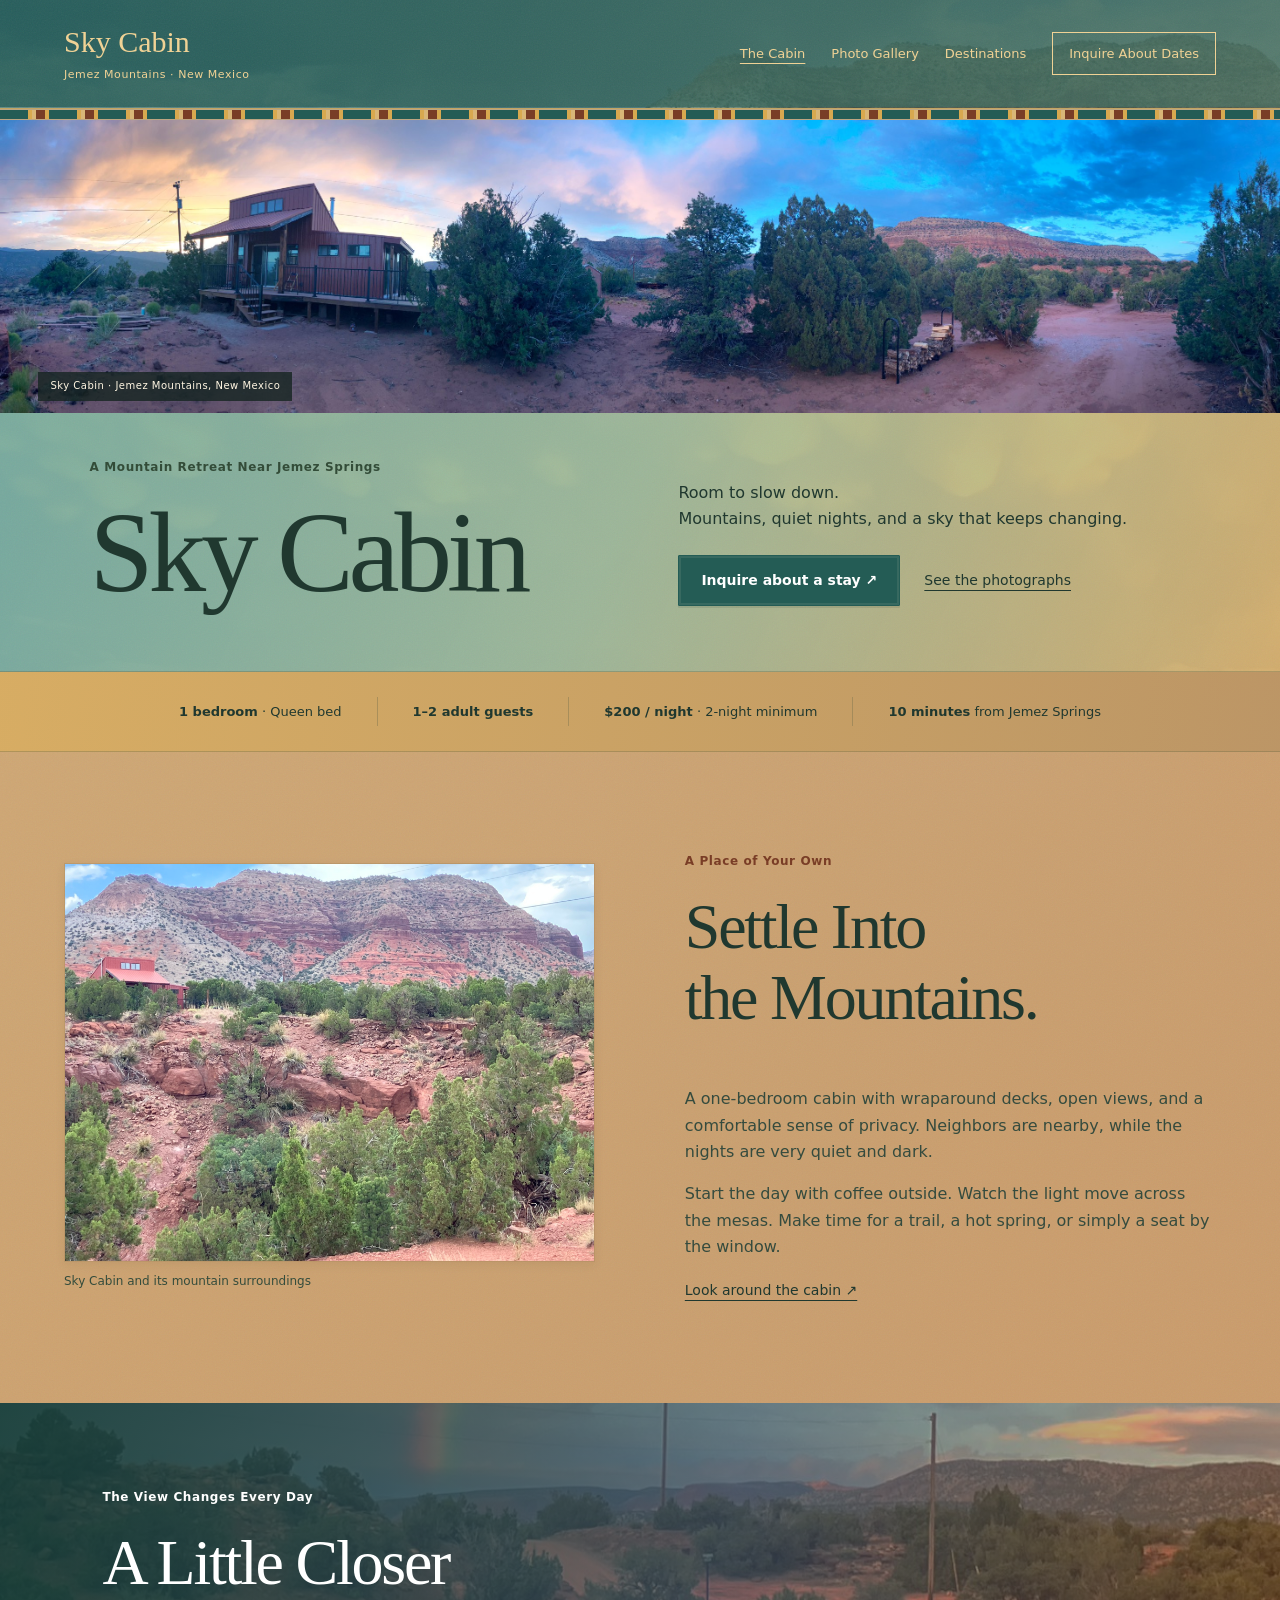
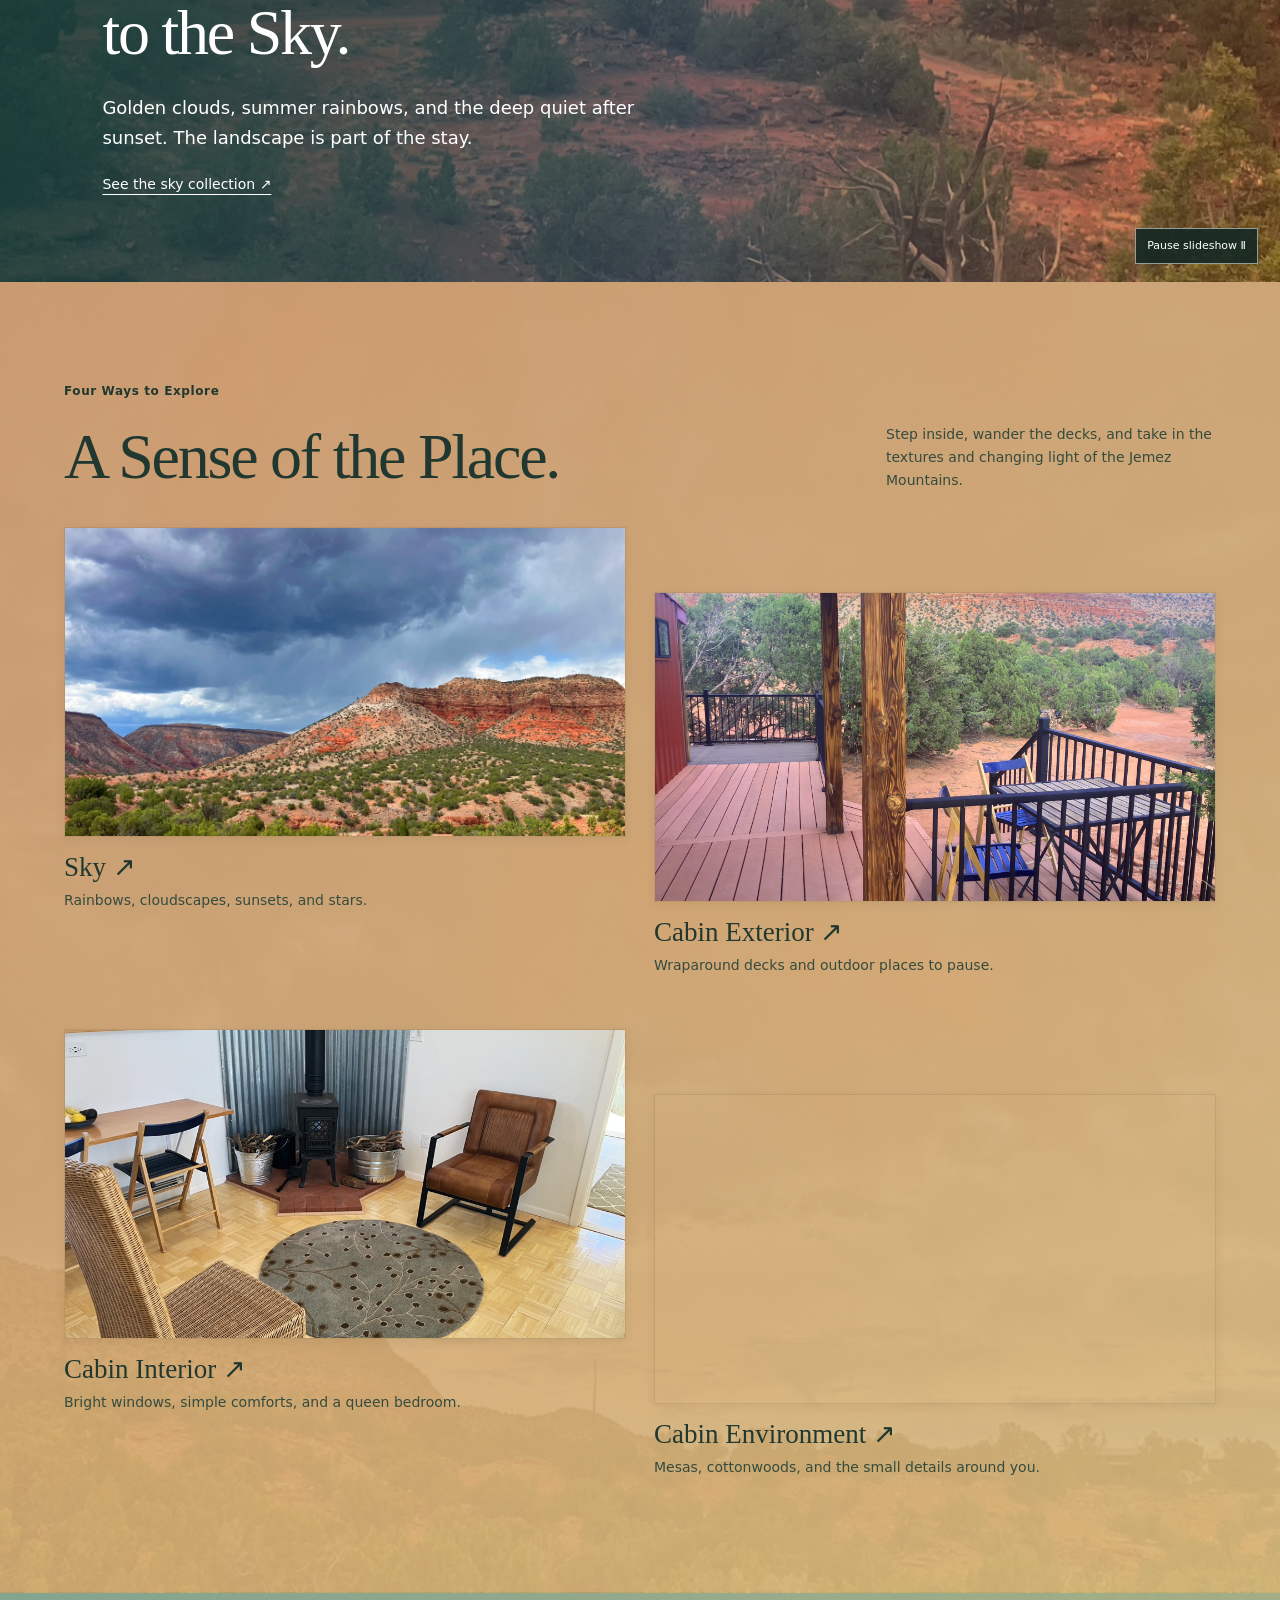
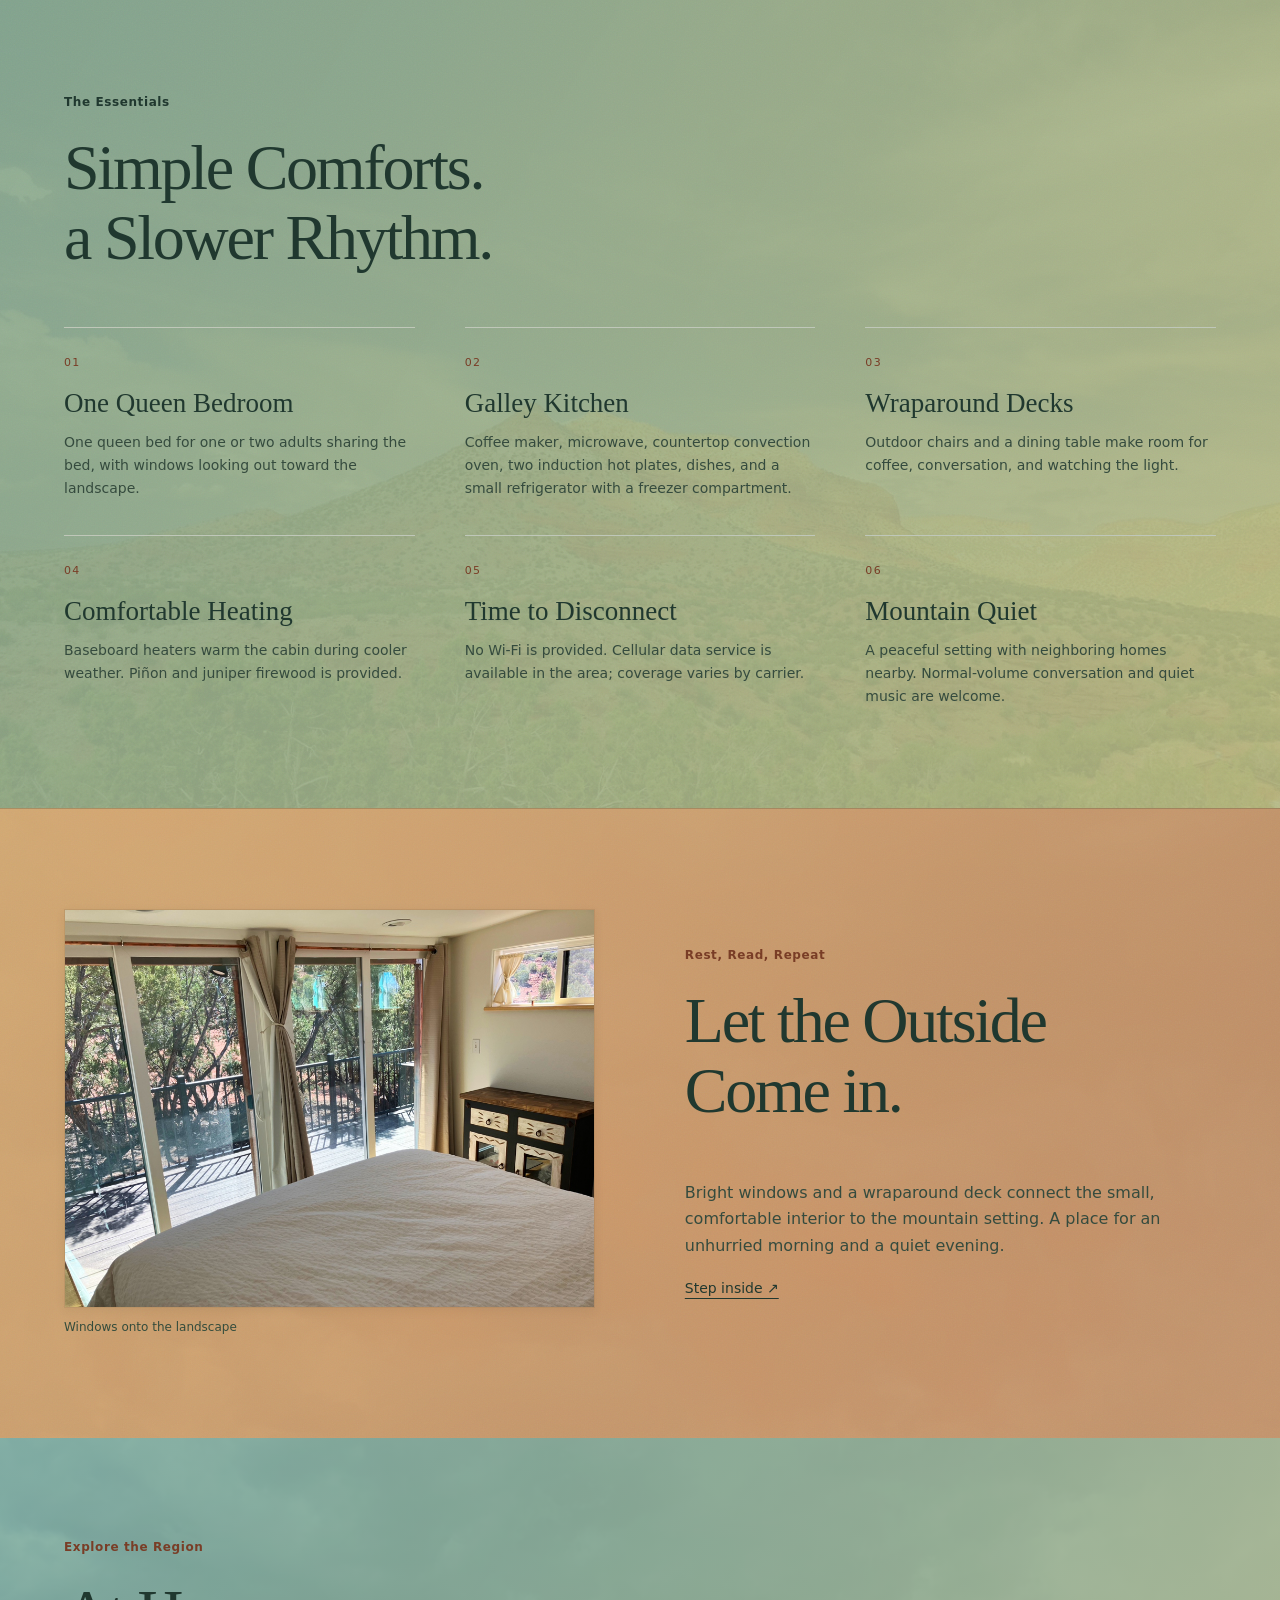
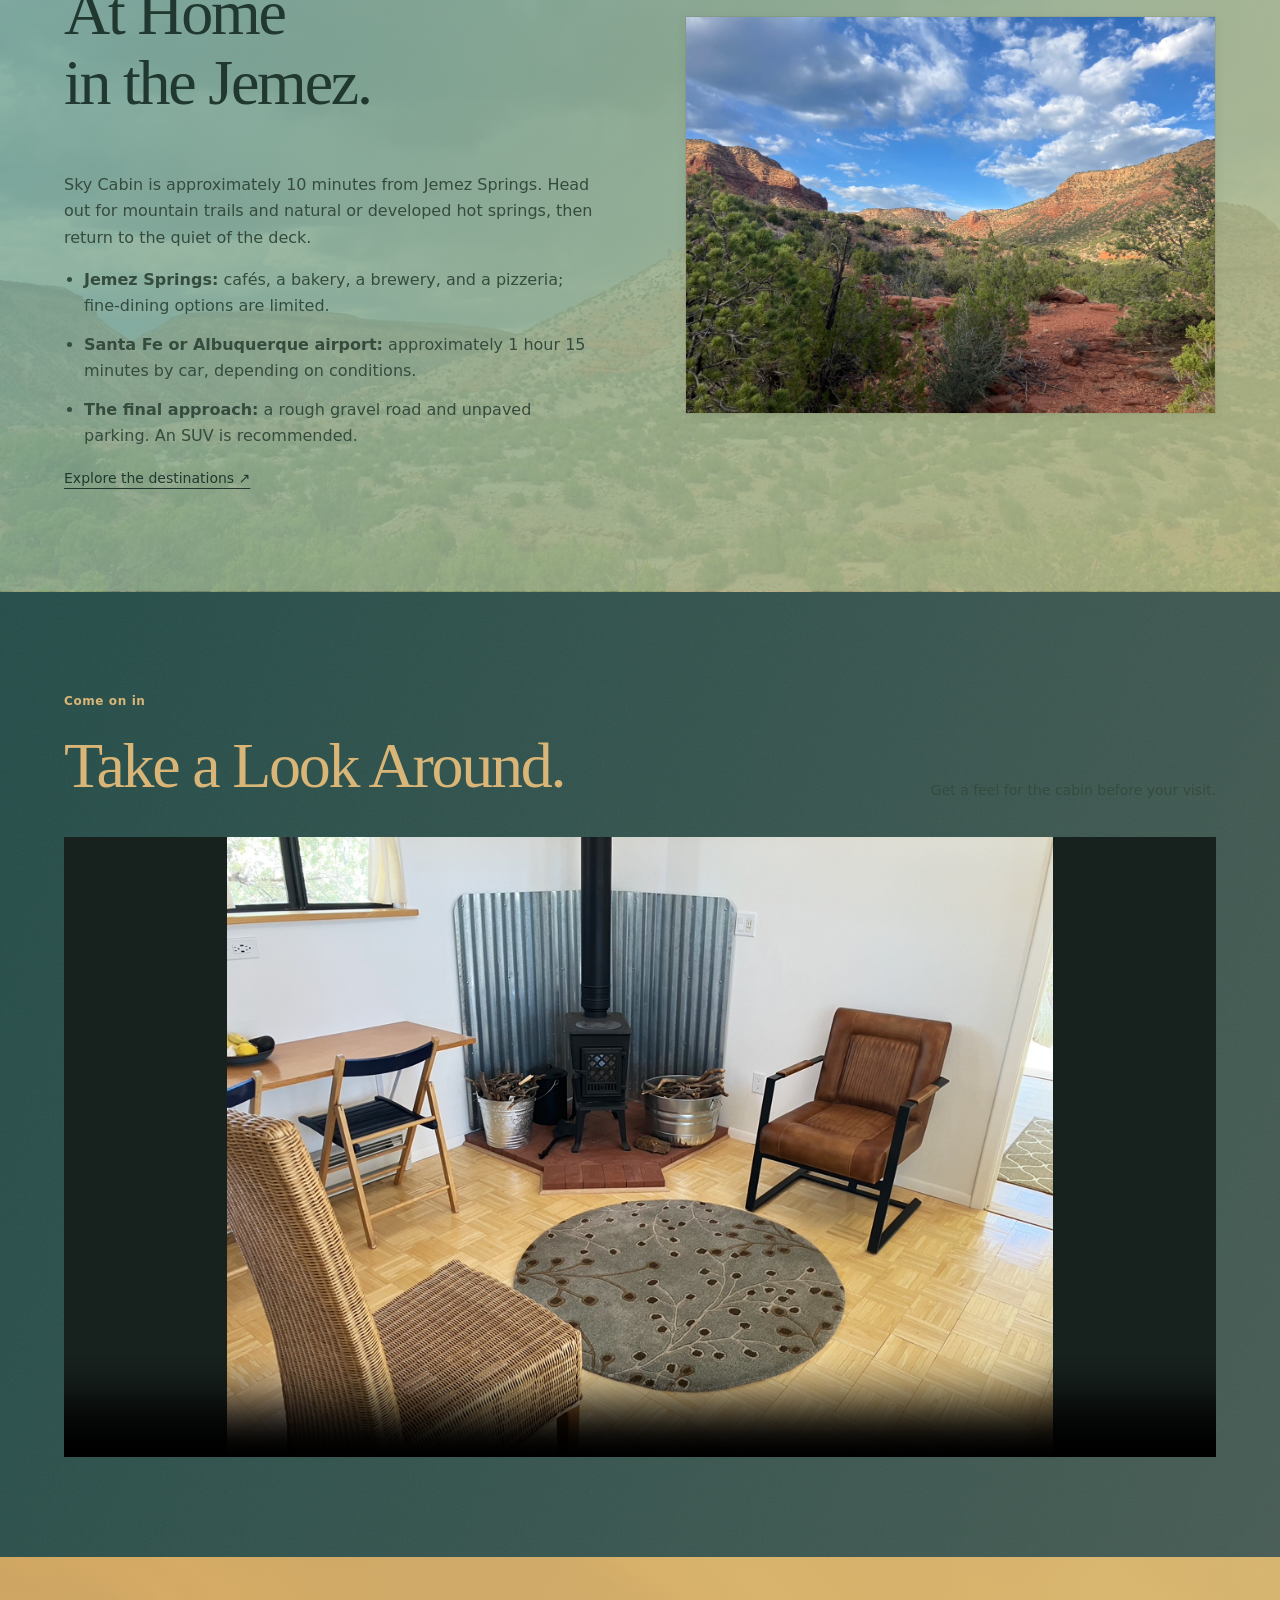
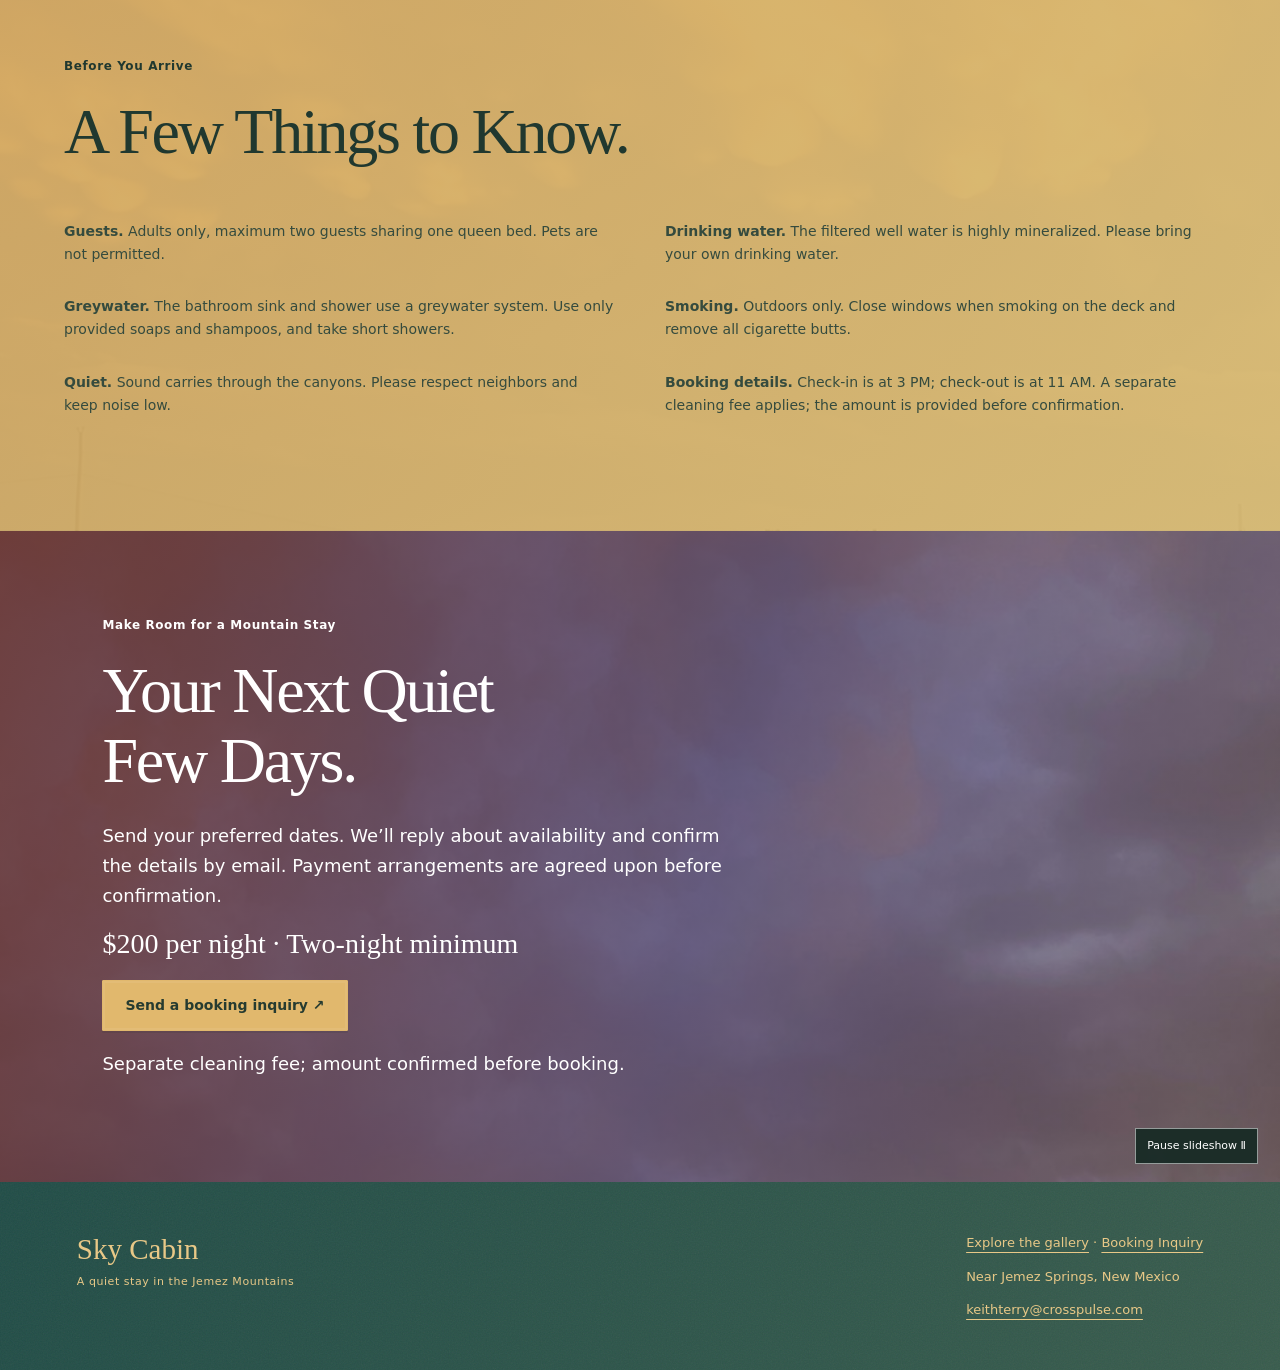
==== preview/index.html @ 179b242b "Stage Sky Cabin visual preview: index.html" ====
<!doctype html><html lang="en"><head><base href="../"><meta charset="utf-8"><meta name="viewport" content="width=device-width,initial-scale=1"><meta name="theme-color" content="#263c3b"><title>Jemez Mountains, New Mexico | Sky Cabin</title><meta name="description" content="A quiet mountain cabin near Jemez Springs. Explore the cabin, dramatic skies, and surrounding landscape, and inquire about a stay."><link rel="stylesheet" href="preview/site.css"></head><body><a class="skip" href="#main">Skip to content</a><header class="site-header"><a class="brand" href="preview/index.html">Sky Cabin<span>Jemez Mountains · New Mexico</span></a><nav aria-label="Main navigation"><a href="preview/index.html" aria-current="page">The Cabin</a><a href="preview/gallery.html">Photo Gallery</a><a href="preview/destinations.html">Destinations</a><a href="preview/booking.html">Inquire About Dates</a></nav></header><div class="woven" aria-hidden="true"></div><main id="main"><section class="panorama-hero" aria-labelledby="home-title"><figure><img src="images/Cabin%20Environment/pano.jpg" alt="Wide panorama of Sky Cabin, the surrounding mesas, and evening sky" width="2931" height="671" fetchpriority="high" decoding="async"><figcaption>Sky Cabin · Jemez Mountains, New Mexico</figcaption></figure><div class="panorama-title"><div><p class="eyebrow">A Mountain Retreat Near Jemez Springs</p><h1 id="home-title">Sky Cabin</h1></div><div><p>Room to slow down.<br>Mountains, quiet nights, and a sky that keeps changing.</p><div class="actions"><a class="button" href="preview/booking.html">Inquire about a stay ↗</a><a class="text-link" href="preview/gallery.html">See the photographs</a></div></div></div></section><div class="facts"><span><strong>1 bedroom</strong> · Queen bed</span><span><strong>1–2 adult guests</strong></span><span><strong>$200 / night</strong> · 2-night minimum</span><span><strong>10 minutes</strong> from Jemez Springs</span></div><section class="wrap section split" id="cabin"><figure><img src="images/Cabin%2BMountain.jpeg" alt="Sky Cabin with the mountain landscape beyond" class="" loading="lazy" decoding="async" width="2016" height="1512"><figcaption>Sky Cabin and its mountain surroundings</figcaption></figure><div><p class="eyebrow">A Place of Your Own</p><h2>Settle Into<br>the Mountains.</h2><p>A one-bedroom cabin with wraparound decks, open views, and a comfortable sense of privacy. Neighbors are nearby, while the nights are very quiet and dark.</p><p>Start the day with coffee outside. Watch the light move across the mesas. Make time for a trail, a hot spring, or simply a seat by the window.</p><a class="text-link" href="preview/gallery.html#exterior">Look around the cabin ↗</a></div></section><section class="sky-feature "><div class="slides" aria-hidden="true"><img src="images/Sky/Jemez-Canyon-Rainbow.jpg" alt="" loading="lazy" decoding="async" class="slide active" width="1210" height="907"><img src="images/Sky/JemezClouds.jpg" alt="" loading="lazy" decoding="async" class="slide" width="1210" height="907"><img src="images/Sky/CanyonClouds.jpg" alt="" loading="lazy" decoding="async" class="slide" width="1210" height="907"></div><button class="slideshow-toggle" type="button" aria-label="Pause background slideshow" aria-pressed="false" hidden>Pause slideshow Ⅱ</button><div class="sky-copy"><p class="eyebrow">The View Changes Every Day</p><h2>A Little Closer<br>to the Sky.</h2><p>Golden clouds, summer rainbows, and the deep quiet after sunset. The landscape is part of the stay.</p><a class="text-link" href="preview/gallery.html#sky">See the sky collection ↗</a></div></section><section class="wrap section" id="gallery"><div class="section-head"><div><p class="eyebrow">Four Ways to Explore</p><h2>A Sense of the Place.</h2></div><p>Step inside, wander the decks, and take in the textures and changing light of the Jemez Mountains.</p></div><div class="category-grid"><a class="category" href="preview/gallery.html#sky"><img src="images/Sky/CanyonClouds.jpg" alt="Sky" class="" loading="lazy" decoding="async" width="1210" height="907"><h3>Sky ↗</h3><p>Rainbows, cloudscapes, sunsets, and stars.</p></a><a class="category" href="preview/gallery.html#exterior"><img src="images/Cabin%20exterior/Porch%20Table.jpeg" alt="Cabin Exterior" class="" loading="lazy" decoding="async" width="4032" height="3024"><h3>Cabin Exterior ↗</h3><p>Wraparound decks and outdoor places to pause.</p></a><a class="category" href="preview/gallery.html#interior"><img src="images/Cabin%20Interior/MainRoom.jpg" alt="Cabin Interior" class="" loading="lazy" decoding="async" width="1008" height="756"><h3>Cabin Interior ↗</h3><p>Bright windows, simple comforts, and a queen bedroom.</p></a><a class="category" href="preview/gallery.html#environment"><img src="images/Cabin%20Environment/Tree%20Fall%20Colors.jpg" alt="Cabin Environment" class="" loading="lazy" decoding="async" width="1210" height="907"><h3>Cabin Environment ↗</h3><p>Mesas, cottonwoods, and the small details around you.</p></a></div></section><section class="details" id="amenities"><div class="wrap section"><p class="eyebrow">The Essentials</p><h2>Simple Comforts.<br>a Slower Rhythm.</h2><div class="amenities"><div class="amenity"><span class="number">01</span><h3>One Queen Bedroom</h3><p>One queen bed for one or two adults sharing the bed, with windows looking out toward the landscape.</p></div><div class="amenity"><span class="number">02</span><h3>Galley Kitchen</h3><p>Coffee maker, microwave, countertop convection oven, two induction hot plates, dishes, and a small refrigerator with a freezer compartment.</p></div><div class="amenity"><span class="number">03</span><h3>Wraparound Decks</h3><p>Outdoor chairs and a dining table make room for coffee, conversation, and watching the light.</p></div><div class="amenity"><span class="number">04</span><h3>Comfortable Heating</h3><p>Baseboard heaters warm the cabin during cooler weather. Piñon and juniper firewood is provided.</p></div><div class="amenity"><span class="number">05</span><h3>Time to Disconnect</h3><p>No Wi-Fi is provided. Cellular data service is available in the area; coverage varies by carrier.</p></div><div class="amenity"><span class="number">06</span><h3>Mountain Quiet</h3><p>A peaceful setting with neighboring homes nearby. Normal-volume conversation and quiet music are welcome.</p></div></div></div></section><section class="interior-story wrap section split"><figure><img src="images/Cabin%20Interior/Bedroom%20Windows%202.jpg" alt="Queen bedroom with wide windows opening toward the deck" loading="lazy" decoding="async" width="1008" height="756"><figcaption>Windows onto the landscape</figcaption></figure><div><p class="eyebrow">Rest, Read, Repeat</p><h2>Let the Outside<br>Come in.</h2><p>Bright windows and a wraparound deck connect the small, comfortable interior to the mountain setting. A place for an unhurried morning and a quiet evening.</p><a href="preview/gallery.html#interior" class="text-link">Step inside ↗</a></div></section><section class="wrap section split" id="location"><div><p class="eyebrow">Explore the Region</p><h2>At Home<br>in the Jemez.</h2><p>Sky Cabin is approximately 10 minutes from Jemez Springs. Head out for mountain trails and natural or developed hot springs, then return to the quiet of the deck.</p><ul class="location-list"><li><strong>Jemez Springs:</strong> cafés, a bakery, a brewery, and a pizzeria; fine-dining options are limited.</li><li><strong>Santa Fe or Albuquerque airport:</strong> approximately 1 hour 15 minutes by car, depending on conditions.</li><li><strong>The final approach:</strong> a rough gravel road and unpaved parking. An SUV is recommended.</li></ul><a class="text-link" href="preview/destinations.html">Explore the destinations ↗</a></div><figure><img src="images/Cabin%20Environment/JemezCanyon%2C.jpg" alt="Red rock canyon and green mountain vegetation in the Jemez" class="" loading="lazy" decoding="async" width="1210" height="907"></figure></section><section class="tour" id="tour"><div class="wrap section"><div class="section-head"><div><p class="eyebrow">Come on in</p><h2>Take a Look Around.</h2></div><p>Get a feel for the cabin before your visit.</p></div><video controls preload="none" poster="images/Cabin%20Interior/MainRoom.jpg"><source src="images/SkyCabinTour.mp4" type="video/mp4"><a href="images/SkyCabinTour.mp4">Watch the cabin tour</a></video></div></section><section class="wrap section" id="guest-info"><p class="eyebrow">Before You Arrive</p><h2>A Few Things to Know.</h2><div class="rules"><p><strong>Guests.</strong> Adults only, maximum two guests sharing one queen bed. Pets are not permitted.</p><p><strong>Drinking water.</strong> The filtered well water is highly mineralized. Please bring your own drinking water.</p><p><strong>Greywater.</strong> The bathroom sink and shower use a greywater system. Use only provided soaps and shampoos, and take short showers.</p><p><strong>Smoking.</strong> Outdoors only. Close windows when smoking on the deck and remove all cigarette butts.</p><p><strong>Quiet.</strong> Sound carries through the canyons. Please respect neighbors and keep noise low.</p><p><strong>Booking details.</strong> Check-in is at 3 PM; check-out is at 11 AM. A separate cleaning fee applies; the amount is provided before confirmation.</p></div></section><section class="sky-feature booking-banner"><div class="slides" aria-hidden="true"><img src="images/Sky/SunsetSky2.jpg" alt="" loading="lazy" decoding="async" class="slide active" width="907" height="1210"><img src="images/Sky/SunsetSky1.jpg" alt="" loading="lazy" decoding="async" class="slide" width="907" height="1210"><img src="images/Sky/Cabin-stars.jpg" alt="" loading="lazy" decoding="async" class="slide" width="907" height="1210"></div><button class="slideshow-toggle" type="button" aria-label="Pause background slideshow" aria-pressed="false" hidden>Pause slideshow Ⅱ</button><div class="sky-copy"><p class="eyebrow">Make Room for a Mountain Stay</p><h2>Your Next Quiet<br>Few Days.</h2><p>Send your preferred dates. We’ll reply about availability and confirm the details by email. Payment arrangements are agreed upon before confirmation.</p><div class="rate">$200 per night · Two-night minimum</div><a class="button light" href="preview/booking.html">Send a booking inquiry ↗</a><p class="note" style="color:inherit;margin-top:18px">Separate cleaning fee; amount confirmed before booking.</p></div></section></main><footer><a class="brand" href="preview/index.html">Sky Cabin<span>A quiet stay in the Jemez Mountains</span></a><div><a href="preview/gallery.html">Explore the gallery</a> · <a href="preview/booking.html">Booking Inquiry</a><p>Near Jemez Springs, New Mexico</p><a href="mailto:keithterry@crosspulse.com">keithterry@crosspulse.com</a></div></footer><script src="preview/site.js" defer></script></body></html>
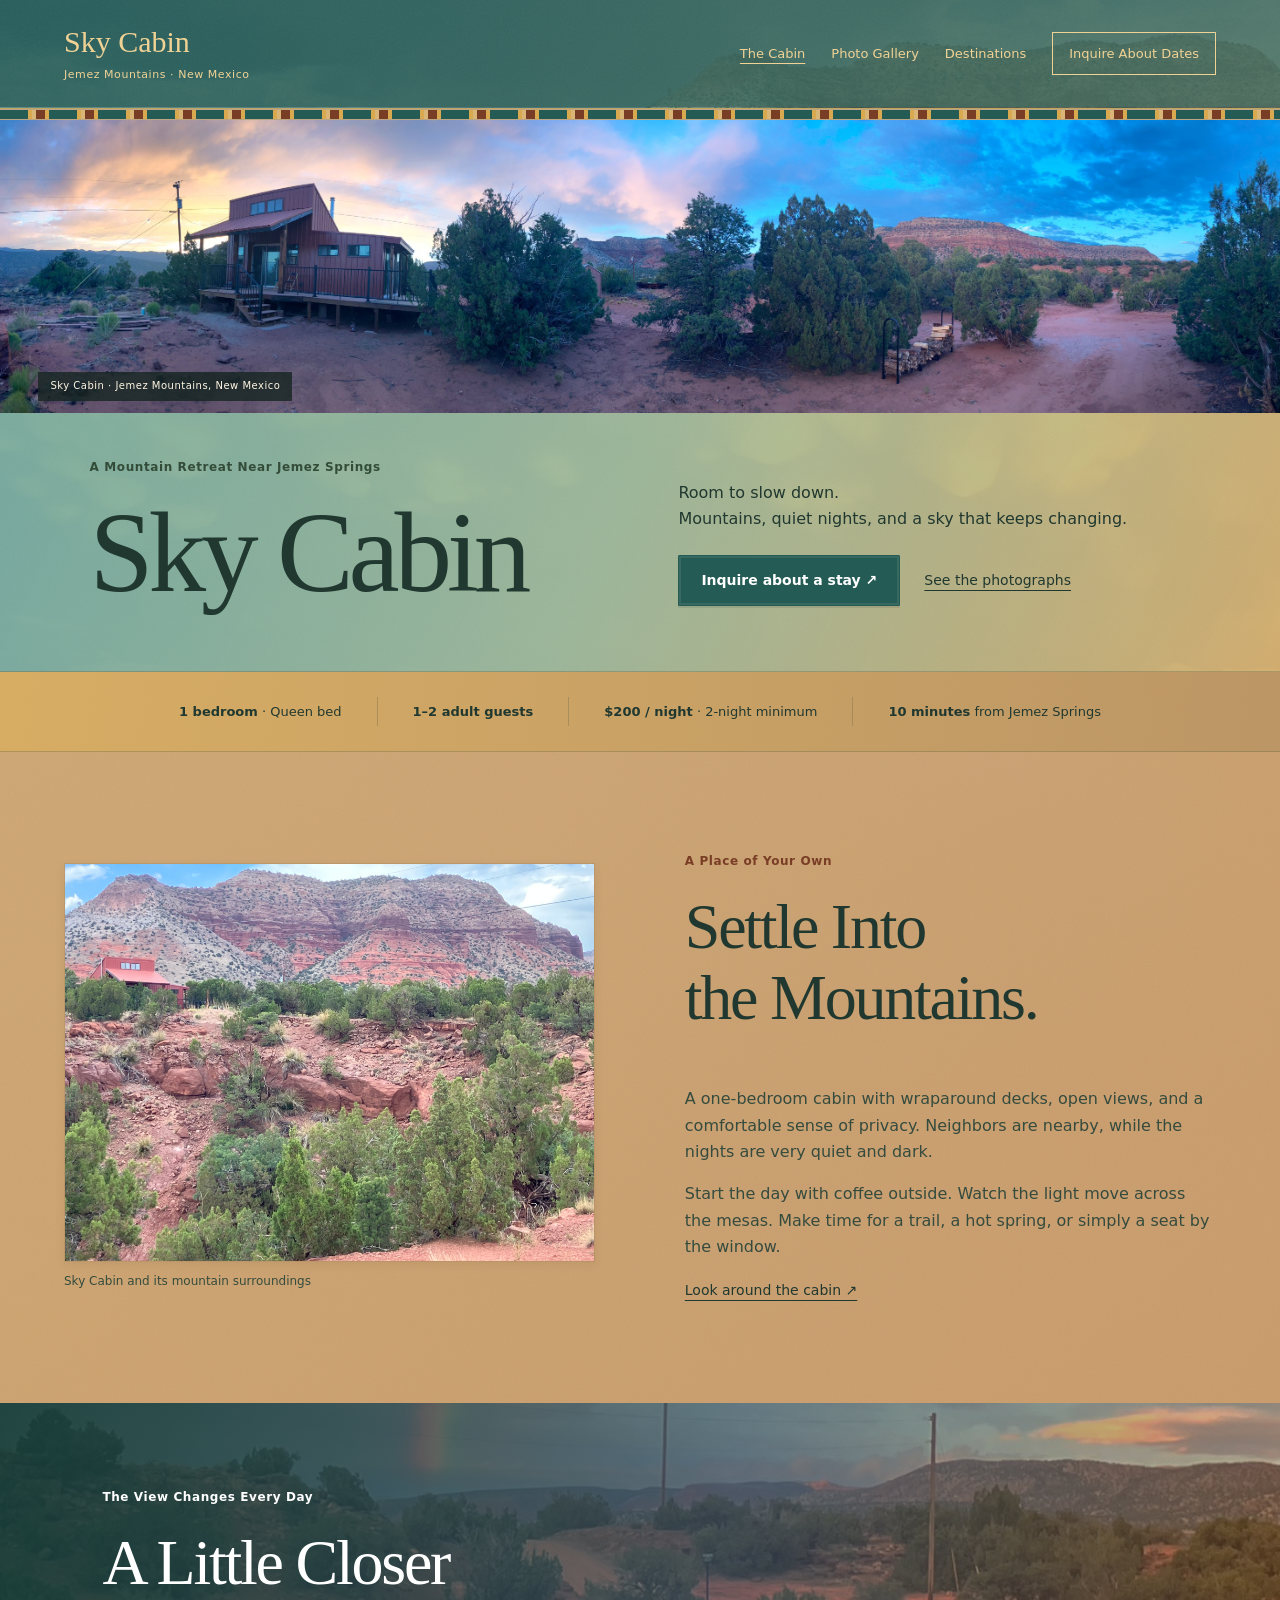
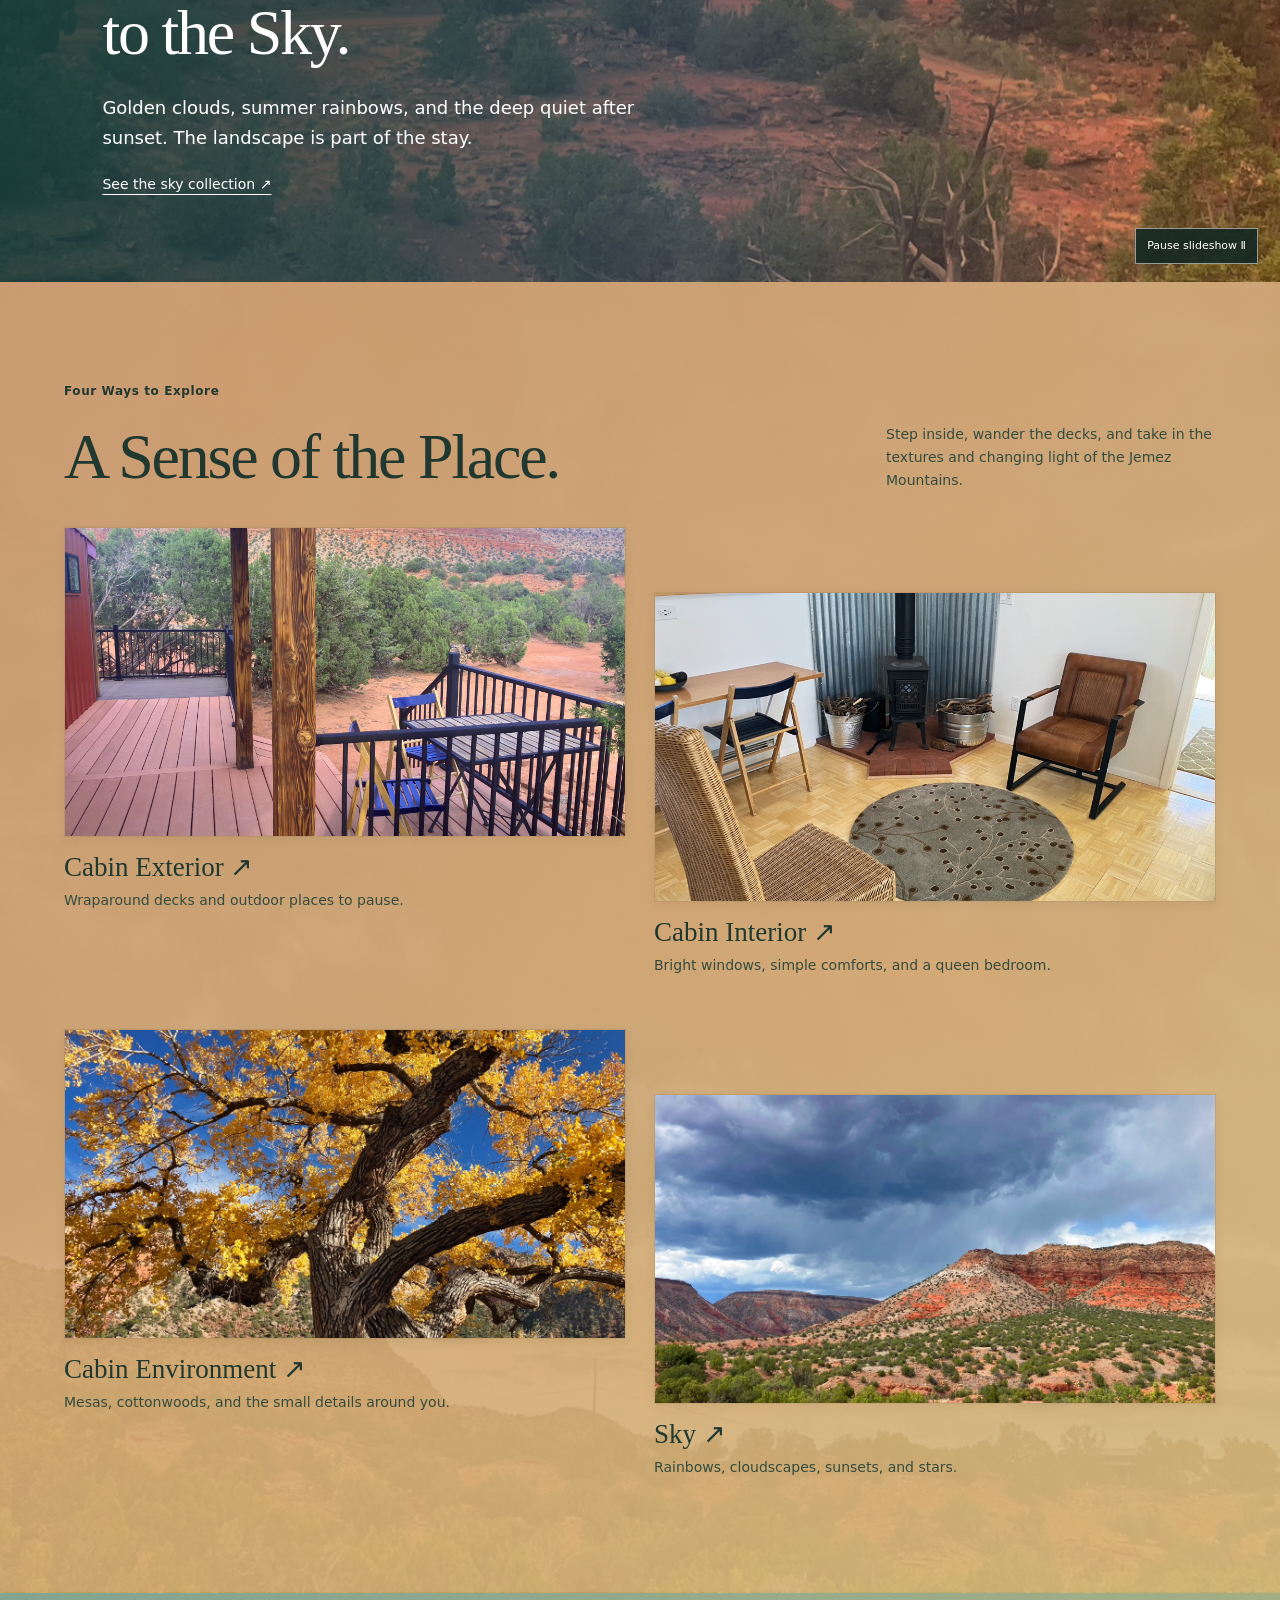
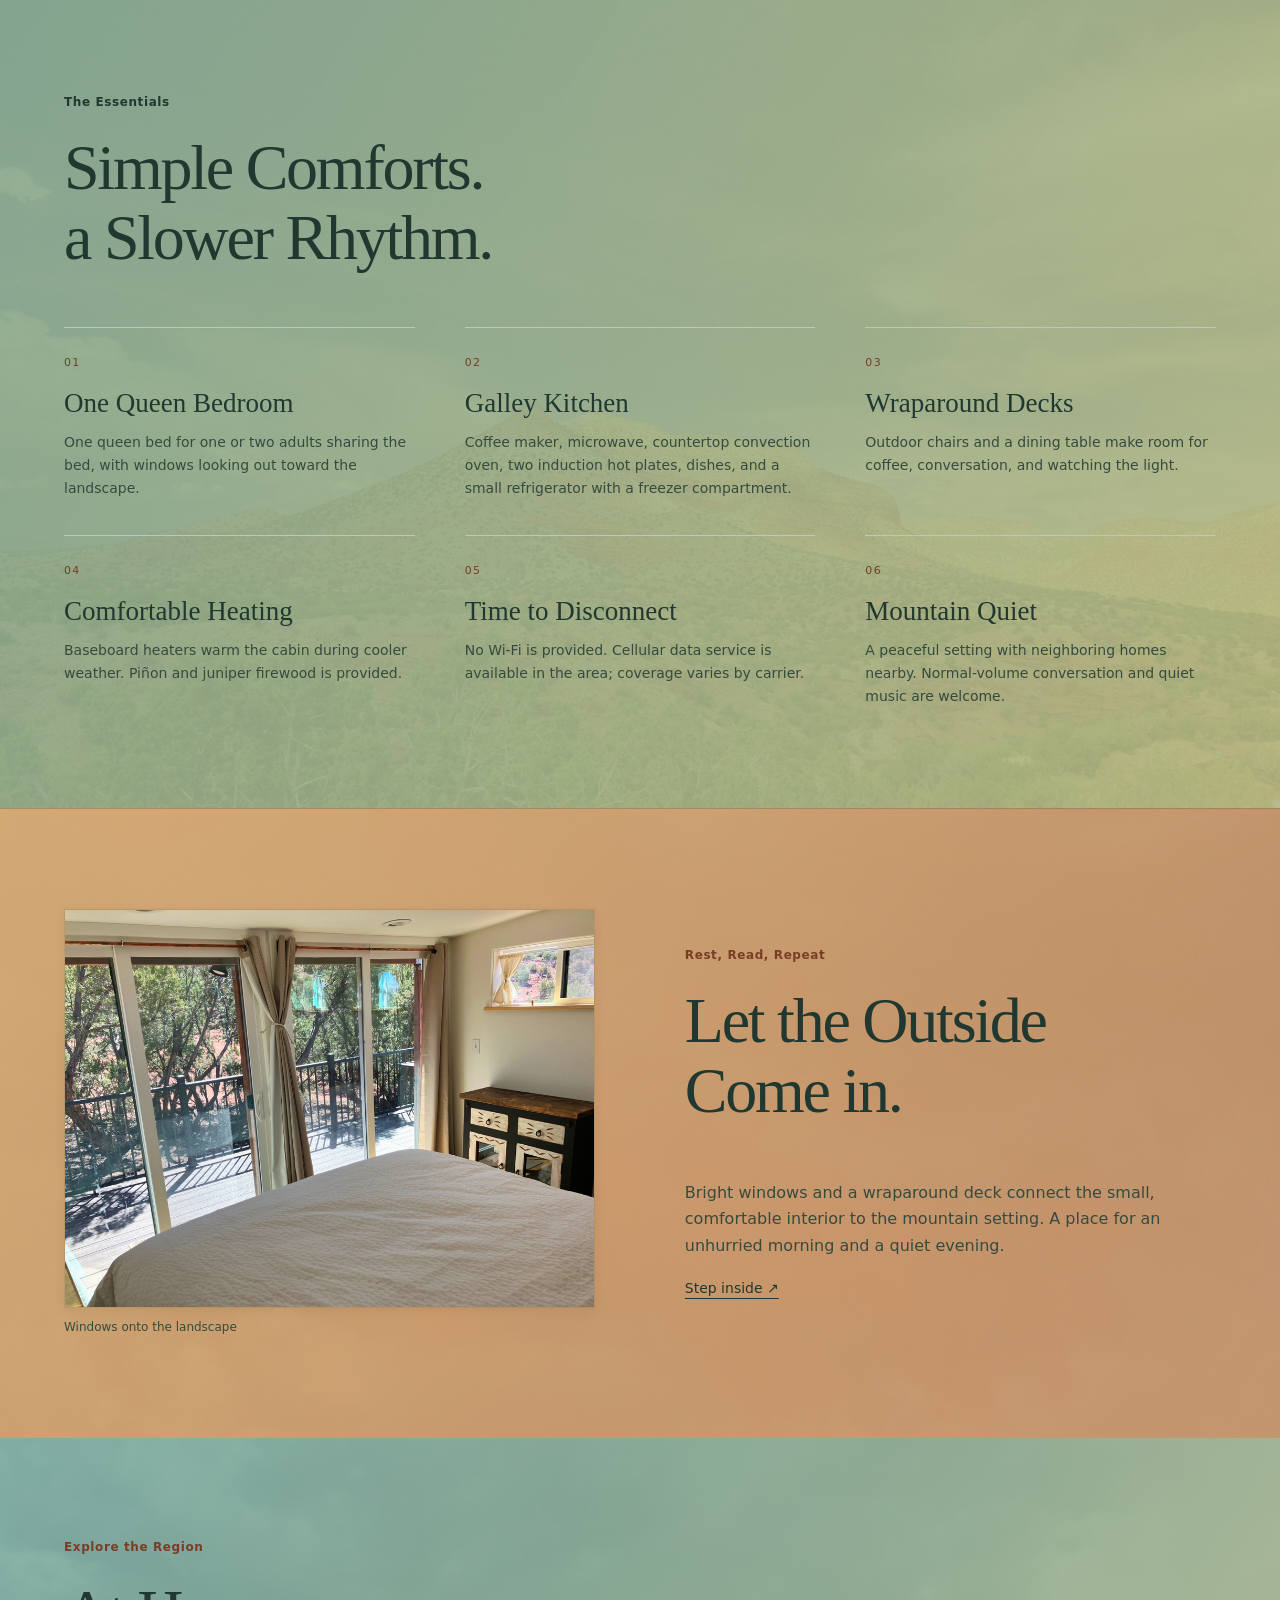
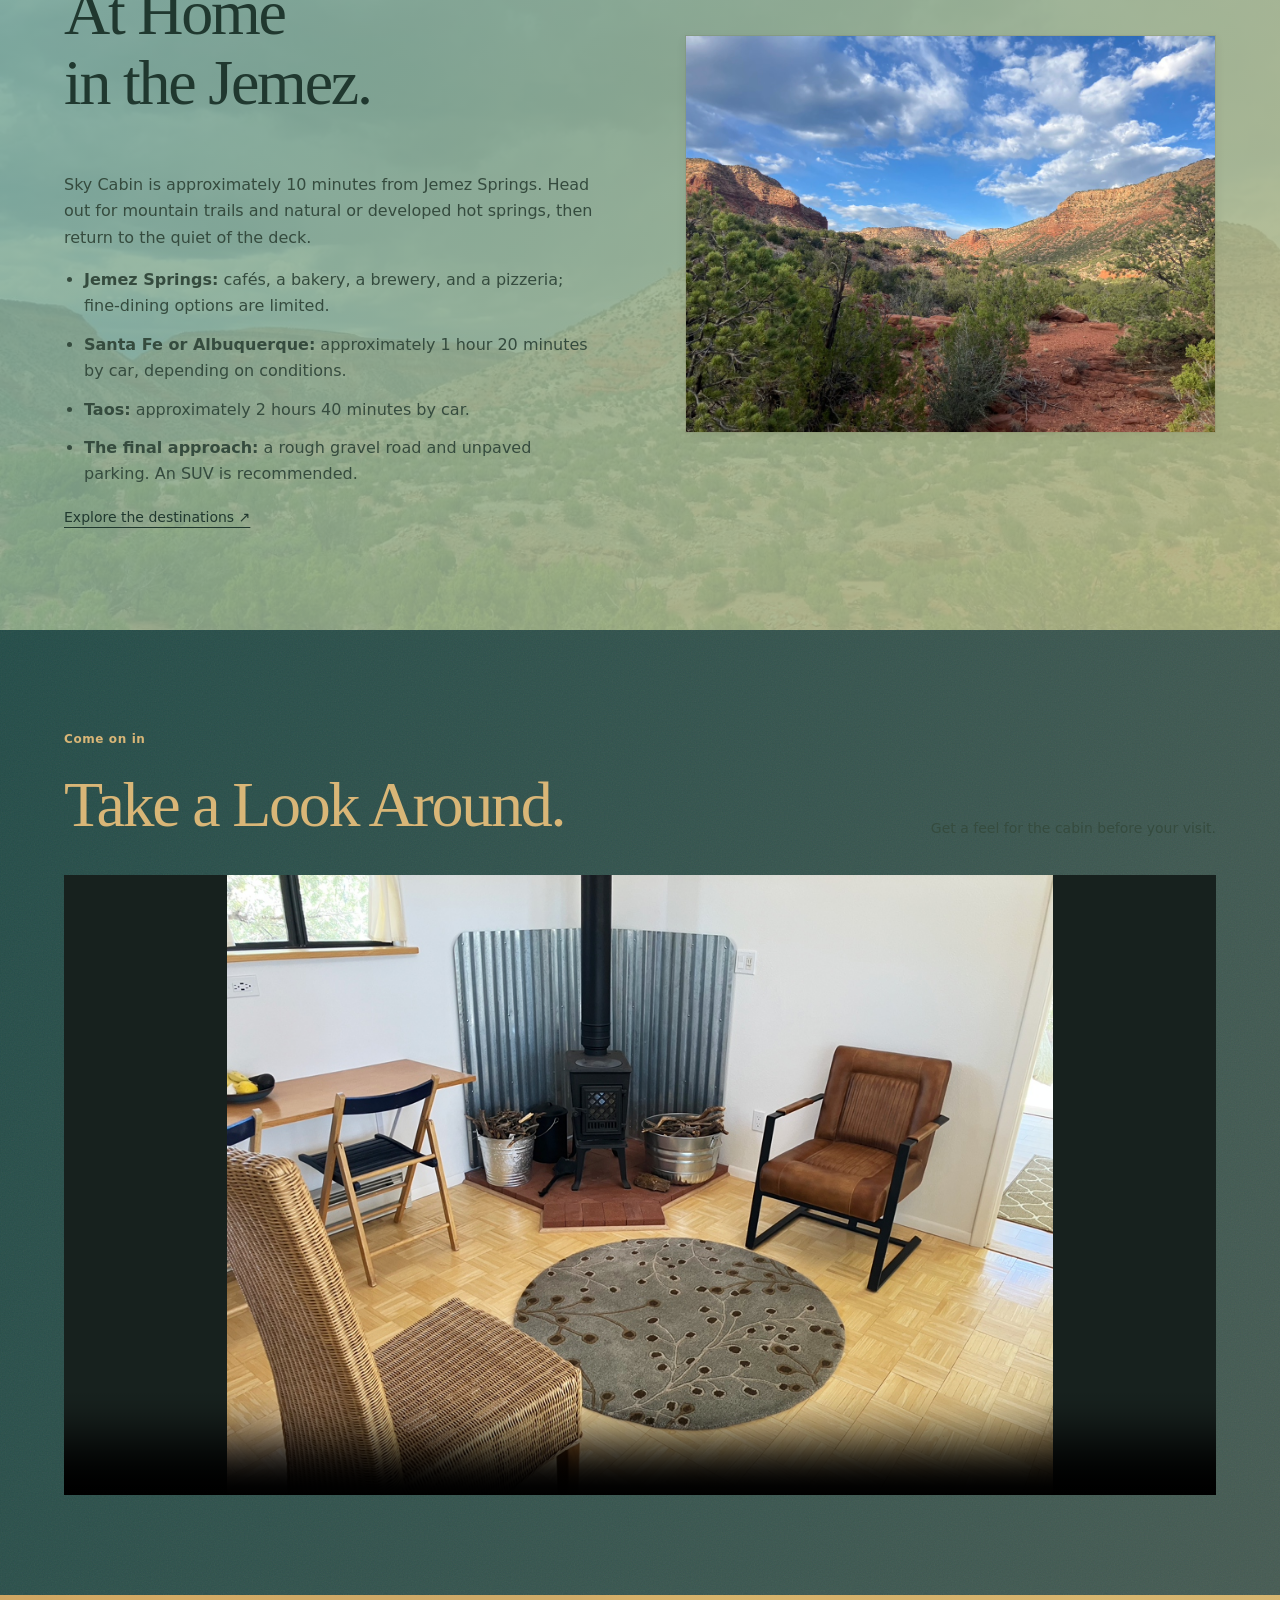
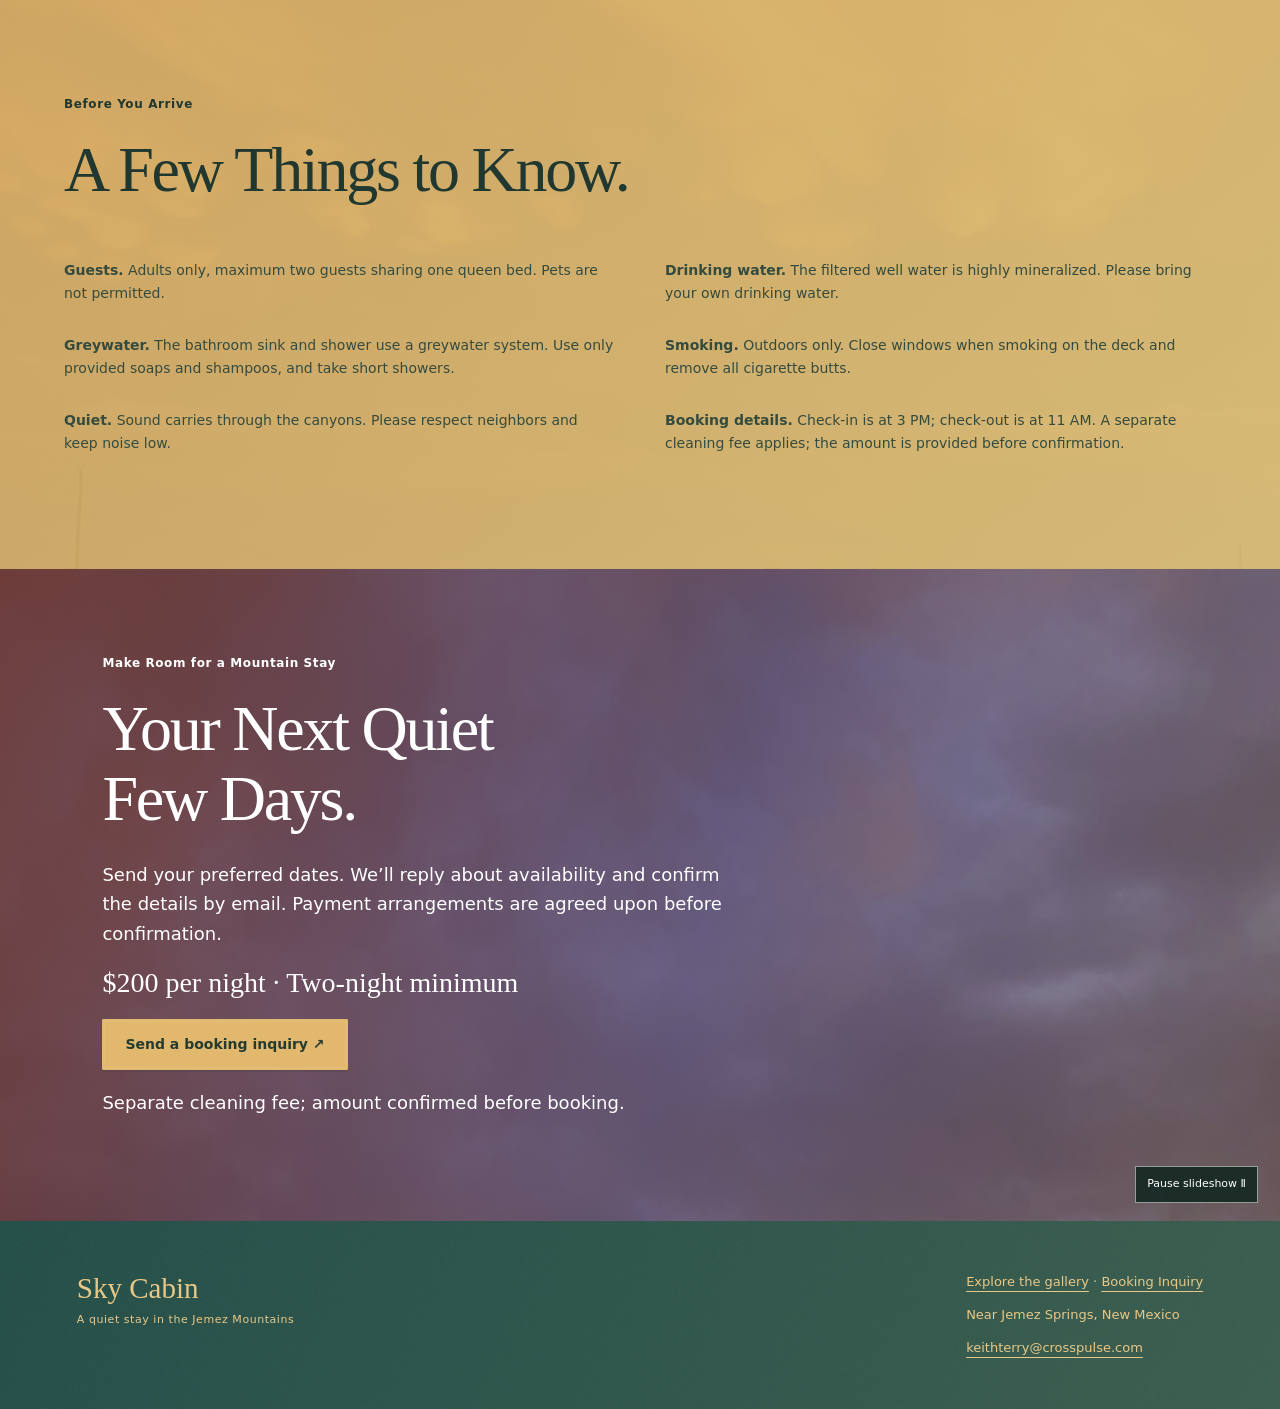
==== commit 7af7ed58: "Refine preview titles and add destination driving times" ====
--- a/preview/index.html
+++ b/preview/index.html
@@ -1 +1 @@
-<!doctype html><html lang="en"><head><base href="../"><meta charset="utf-8"><meta name="viewport" content="width=device-width,initial-scale=1"><meta name="theme-color" content="#263c3b"><title>Jemez Mountains, New Mexico | Sky Cabin</title><meta name="description" content="A quiet mountain cabin near Jemez Springs. Explore the cabin, dramatic skies, and surrounding landscape, and inquire about a stay."><link rel="stylesheet" href="preview/site.css"></head><body><a class="skip" href="#main">Skip to content</a><header class="site-header"><a class="brand" href="preview/index.html">Sky Cabin<span>Jemez Mountains · New Mexico</span></a><nav aria-label="Main navigation"><a href="preview/index.html" aria-current="page">The Cabin</a><a href="preview/gallery.html">Photo Gallery</a><a href="preview/destinations.html">Destinations</a><a href="preview/booking.html">Inquire About Dates</a></nav></header><div class="woven" aria-hidden="true"></div><main id="main"><section class="panorama-hero" aria-labelledby="home-title"><figure><img src="images/Cabin%20Environment/pano.jpg" alt="Wide panorama of Sky Cabin, the surrounding mesas, and evening sky" width="2931" height="671" fetchpriority="high" decoding="async"><figcaption>Sky Cabin · Jemez Mountains, New Mexico</figcaption></figure><div class="panorama-title"><div><p class="eyebrow">A Mountain Retreat Near Jemez Springs</p><h1 id="home-title">Sky Cabin</h1></div><div><p>Room to slow down.<br>Mountains, quiet nights, and a sky that keeps changing.</p><div class="actions"><a class="button" href="preview/booking.html">Inquire about a stay ↗</a><a class="text-link" href="preview/gallery.html">See the photographs</a></div></div></div></section><div class="facts"><span><strong>1 bedroom</strong> · Queen bed</span><span><strong>1–2 adult guests</strong></span><span><strong>$200 / night</strong> · 2-night minimum</span><span><strong>10 minutes</strong> from Jemez Springs</span></div><section class="wrap section split" id="cabin"><figure><img src="images/Cabin%2BMountain.jpeg" alt="Sky Cabin with the mountain landscape beyond" class="" loading="lazy" decoding="async" width="2016" height="1512"><figcaption>Sky Cabin and its mountain surroundings</figcaption></figure><div><p class="eyebrow">A Place of Your Own</p><h2>Settle Into<br>the Mountains.</h2><p>A one-bedroom cabin with wraparound decks, open views, and a comfortable sense of privacy. Neighbors are nearby, while the nights are very quiet and dark.</p><p>Start the day with coffee outside. Watch the light move across the mesas. Make time for a trail, a hot spring, or simply a seat by the window.</p><a class="text-link" href="preview/gallery.html#exterior">Look around the cabin ↗</a></div></section><section class="sky-feature "><div class="slides" aria-hidden="true"><img src="images/Sky/Jemez-Canyon-Rainbow.jpg" alt="" loading="lazy" decoding="async" class="slide active" width="1210" height="907"><img src="images/Sky/JemezClouds.jpg" alt="" loading="lazy" decoding="async" class="slide" width="1210" height="907"><img src="images/Sky/CanyonClouds.jpg" alt="" loading="lazy" decoding="async" class="slide" width="1210" height="907"></div><button class="slideshow-toggle" type="button" aria-label="Pause background slideshow" aria-pressed="false" hidden>Pause slideshow Ⅱ</button><div class="sky-copy"><p class="eyebrow">The View Changes Every Day</p><h2>A Little Closer<br>to the Sky.</h2><p>Golden clouds, summer rainbows, and the deep quiet after sunset. The landscape is part of the stay.</p><a class="text-link" href="preview/gallery.html#sky">See the sky collection ↗</a></div></section><section class="wrap section" id="gallery"><div class="section-head"><div><p class="eyebrow">Four Ways to Explore</p><h2>A Sense of the Place.</h2></div><p>Step inside, wander the decks, and take in the textures and changing light of the Jemez Mountains.</p></div><div class="category-grid"><a class="category" href="preview/gallery.html#sky"><img src="images/Sky/CanyonClouds.jpg" alt="Sky" class="" loading="lazy" decoding="async" width="1210" height="907"><h3>Sky ↗</h3><p>Rainbows, cloudscapes, sunsets, and stars.</p></a><a class="category" href="preview/gallery.html#exterior"><img src="images/Cabin%20exterior/Porch%20Table.jpeg" alt="Cabin Exterior" class="" loading="lazy" decoding="async" width="4032" height="3024"><h3>Cabin Exterior ↗</h3><p>Wraparound decks and outdoor places to pause.</p></a><a class="category" href="preview/gallery.html#interior"><img src="images/Cabin%20Interior/MainRoom.jpg" alt="Cabin Interior" class="" loading="lazy" decoding="async" width="1008" height="756"><h3>Cabin Interior ↗</h3><p>Bright windows, simple comforts, and a queen bedroom.</p></a><a class="category" href="preview/gallery.html#environment"><img src="images/Cabin%20Environment/Tree%20Fall%20Colors.jpg" alt="Cabin Environment" class="" loading="lazy" decoding="async" width="1210" height="907"><h3>Cabin Environment ↗</h3><p>Mesas, cottonwoods, and the small details around you.</p></a></div></section><section class="details" id="amenities"><div class="wrap section"><p class="eyebrow">The Essentials</p><h2>Simple Comforts.<br>a Slower Rhythm.</h2><div class="amenities"><div class="amenity"><span class="number">01</span><h3>One Queen Bedroom</h3><p>One queen bed for one or two adults sharing the bed, with windows looking out toward the landscape.</p></div><div class="amenity"><span class="number">02</span><h3>Galley Kitchen</h3><p>Coffee maker, microwave, countertop convection oven, two induction hot plates, dishes, and a small refrigerator with a freezer compartment.</p></div><div class="amenity"><span class="number">03</span><h3>Wraparound Decks</h3><p>Outdoor chairs and a dining table make room for coffee, conversation, and watching the light.</p></div><div class="amenity"><span class="number">04</span><h3>Comfortable Heating</h3><p>Baseboard heaters warm the cabin during cooler weather. Piñon and juniper firewood is provided.</p></div><div class="amenity"><span class="number">05</span><h3>Time to Disconnect</h3><p>No Wi-Fi is provided. Cellular data service is available in the area; coverage varies by carrier.</p></div><div class="amenity"><span class="number">06</span><h3>Mountain Quiet</h3><p>A peaceful setting with neighboring homes nearby. Normal-volume conversation and quiet music are welcome.</p></div></div></div></section><section class="interior-story wrap section split"><figure><img src="images/Cabin%20Interior/Bedroom%20Windows%202.jpg" alt="Queen bedroom with wide windows opening toward the deck" loading="lazy" decoding="async" width="1008" height="756"><figcaption>Windows onto the landscape</figcaption></figure><div><p class="eyebrow">Rest, Read, Repeat</p><h2>Let the Outside<br>Come in.</h2><p>Bright windows and a wraparound deck connect the small, comfortable interior to the mountain setting. A place for an unhurried morning and a quiet evening.</p><a href="preview/gallery.html#interior" class="text-link">Step inside ↗</a></div></section><section class="wrap section split" id="location"><div><p class="eyebrow">Explore the Region</p><h2>At Home<br>in the Jemez.</h2><p>Sky Cabin is approximately 10 minutes from Jemez Springs. Head out for mountain trails and natural or developed hot springs, then return to the quiet of the deck.</p><ul class="location-list"><li><strong>Jemez Springs:</strong> cafés, a bakery, a brewery, and a pizzeria; fine-dining options are limited.</li><li><strong>Santa Fe or Albuquerque airport:</strong> approximately 1 hour 15 minutes by car, depending on conditions.</li><li><strong>The final approach:</strong> a rough gravel road and unpaved parking. An SUV is recommended.</li></ul><a class="text-link" href="preview/destinations.html">Explore the destinations ↗</a></div><figure><img src="images/Cabin%20Environment/JemezCanyon%2C.jpg" alt="Red rock canyon and green mountain vegetation in the Jemez" class="" loading="lazy" decoding="async" width="1210" height="907"></figure></section><section class="tour" id="tour"><div class="wrap section"><div class="section-head"><div><p class="eyebrow">Come on in</p><h2>Take a Look Around.</h2></div><p>Get a feel for the cabin before your visit.</p></div><video controls preload="none" poster="images/Cabin%20Interior/MainRoom.jpg"><source src="images/SkyCabinTour.mp4" type="video/mp4"><a href="images/SkyCabinTour.mp4">Watch the cabin tour</a></video></div></section><section class="wrap section" id="guest-info"><p class="eyebrow">Before You Arrive</p><h2>A Few Things to Know.</h2><div class="rules"><p><strong>Guests.</strong> Adults only, maximum two guests sharing one queen bed. Pets are not permitted.</p><p><strong>Drinking water.</strong> The filtered well water is highly mineralized. Please bring your own drinking water.</p><p><strong>Greywater.</strong> The bathroom sink and shower use a greywater system. Use only provided soaps and shampoos, and take short showers.</p><p><strong>Smoking.</strong> Outdoors only. Close windows when smoking on the deck and remove all cigarette butts.</p><p><strong>Quiet.</strong> Sound carries through the canyons. Please respect neighbors and keep noise low.</p><p><strong>Booking details.</strong> Check-in is at 3 PM; check-out is at 11 AM. A separate cleaning fee applies; the amount is provided before confirmation.</p></div></section><section class="sky-feature booking-banner"><div class="slides" aria-hidden="true"><img src="images/Sky/SunsetSky2.jpg" alt="" loading="lazy" decoding="async" class="slide active" width="907" height="1210"><img src="images/Sky/SunsetSky1.jpg" alt="" loading="lazy" decoding="async" class="slide" width="907" height="1210"><img src="images/Sky/Cabin-stars.jpg" alt="" loading="lazy" decoding="async" class="slide" width="907" height="1210"></div><button class="slideshow-toggle" type="button" aria-label="Pause background slideshow" aria-pressed="false" hidden>Pause slideshow Ⅱ</button><div class="sky-copy"><p class="eyebrow">Make Room for a Mountain Stay</p><h2>Your Next Quiet<br>Few Days.</h2><p>Send your preferred dates. We’ll reply about availability and confirm the details by email. Payment arrangements are agreed upon before confirmation.</p><div class="rate">$200 per night · Two-night minimum</div><a class="button light" href="preview/booking.html">Send a booking inquiry ↗</a><p class="note" style="color:inherit;margin-top:18px">Separate cleaning fee; amount confirmed before booking.</p></div></section></main><footer><a class="brand" href="preview/index.html">Sky Cabin<span>A quiet stay in the Jemez Mountains</span></a><div><a href="preview/gallery.html">Explore the gallery</a> · <a href="preview/booking.html">Booking Inquiry</a><p>Near Jemez Springs, New Mexico</p><a href="mailto:keithterry@crosspulse.com">keithterry@crosspulse.com</a></div></footer><script src="preview/site.js" defer></script></body></html>+<!doctype html><html lang="en"><head><base href="../"><meta charset="utf-8"><meta name="viewport" content="width=device-width,initial-scale=1"><meta name="theme-color" content="#263c3b"><title>Jemez Mountains, New Mexico | Sky Cabin</title><meta name="description" content="A quiet mountain cabin near Jemez Springs. Explore the cabin, dramatic skies, and surrounding landscape, and inquire about a stay."><link rel="stylesheet" href="preview/site.css"></head><body><a class="skip" href="#main">Skip to content</a><header class="site-header"><a class="brand" href="preview/index.html">Sky Cabin<span>Jemez Mountains · New Mexico</span></a><nav aria-label="Main navigation"><a href="preview/index.html" aria-current="page">The Cabin</a><a href="preview/gallery.html">Photo Gallery</a><a href="preview/destinations.html">Destinations</a><a href="preview/booking.html">Inquire About Dates</a></nav></header><div class="woven" aria-hidden="true"></div><main id="main"><section class="panorama-hero" aria-labelledby="home-title"><figure><img src="images/Cabin%20Environment/pano.jpg" alt="Wide panorama of Sky Cabin, the surrounding mesas, and evening sky" width="2931" height="671" fetchpriority="high" decoding="async"><figcaption>Sky Cabin · Jemez Mountains, New Mexico</figcaption></figure><div class="panorama-title"><div><p class="eyebrow">A Mountain Retreat Near Jemez Springs</p><h1 id="home-title">Sky Cabin</h1></div><div><p>Room to slow down.<br>Mountains, quiet nights, and a sky that keeps changing.</p><div class="actions"><a class="button" href="preview/booking.html">Inquire about a stay ↗</a><a class="text-link" href="preview/gallery.html">See the photographs</a></div></div></div></section><div class="facts"><span><strong>1 bedroom</strong> · Queen bed</span><span><strong>1–2 adult guests</strong></span><span><strong>$200 / night</strong> · 2-night minimum</span><span><strong>10 minutes</strong> from Jemez Springs</span></div><section class="wrap section split" id="cabin"><figure><img src="images/Cabin%2BMountain.jpeg" alt="Sky Cabin with the mountain landscape beyond" class="" loading="lazy" decoding="async" width="2016" height="1512"><figcaption>Sky Cabin and its mountain surroundings</figcaption></figure><div><p class="eyebrow">A Place of Your Own</p><h2>Settle Into<br>the Mountains.</h2><p>A one-bedroom cabin with wraparound decks, open views, and a comfortable sense of privacy. Neighbors are nearby, while the nights are very quiet and dark.</p><p>Start the day with coffee outside. Watch the light move across the mesas. Make time for a trail, a hot spring, or simply a seat by the window.</p><a class="text-link" href="preview/gallery.html#exterior">Look around the cabin ↗</a></div></section><section class="sky-feature "><div class="slides" aria-hidden="true"><img src="images/Sky/Jemez-Canyon-Rainbow.jpg" alt="" loading="lazy" decoding="async" class="slide active" width="1210" height="907"><img src="images/Sky/JemezClouds.jpg" alt="" loading="lazy" decoding="async" class="slide" width="1210" height="907"><img src="images/Sky/CanyonClouds.jpg" alt="" loading="lazy" decoding="async" class="slide" width="1210" height="907"></div><button class="slideshow-toggle" type="button" aria-label="Pause background slideshow" aria-pressed="false" hidden>Pause slideshow Ⅱ</button><div class="sky-copy"><p class="eyebrow">The View Changes Every Day</p><h2>A Little Closer<br>to the Sky.</h2><p>Golden clouds, summer rainbows, and the deep quiet after sunset. The landscape is part of the stay.</p><a class="text-link" href="preview/gallery.html#sky">See the sky collection ↗</a></div></section><section class="wrap section" id="gallery"><div class="section-head"><div><p class="eyebrow">Four Ways to Explore</p><h2>A Sense of the Place.</h2></div><p>Step inside, wander the decks, and take in the textures and changing light of the Jemez Mountains.</p></div><div class="category-grid"><a class="category" href="preview/gallery.html#exterior"><img src="images/Cabin%20exterior/Porch%20Table.jpeg" alt="Cabin Exterior" class="" loading="lazy" decoding="async" width="4032" height="3024"><h3>Cabin Exterior ↗</h3><p>Wraparound decks and outdoor places to pause.</p></a><a class="category" href="preview/gallery.html#interior"><img src="images/Cabin%20Interior/MainRoom.jpg" alt="Cabin Interior" class="" loading="lazy" decoding="async" width="1008" height="756"><h3>Cabin Interior ↗</h3><p>Bright windows, simple comforts, and a queen bedroom.</p></a><a class="category" href="preview/gallery.html#environment"><img src="images/Cabin%20Environment/Tree%20Fall%20Colors.jpg" alt="Cabin Environment" class="" loading="lazy" decoding="async" width="1210" height="907"><h3>Cabin Environment ↗</h3><p>Mesas, cottonwoods, and the small details around you.</p></a><a class="category" href="preview/gallery.html#sky"><img src="images/Sky/CanyonClouds.jpg" alt="Sky" class="" loading="lazy" decoding="async" width="1210" height="907"><h3>Sky ↗</h3><p>Rainbows, cloudscapes, sunsets, and stars.</p></a></div></section><section class="details" id="amenities"><div class="wrap section"><p class="eyebrow">The Essentials</p><h2>Simple Comforts.<br>a Slower Rhythm.</h2><div class="amenities"><div class="amenity"><span class="number">01</span><h3>One Queen Bedroom</h3><p>One queen bed for one or two adults sharing the bed, with windows looking out toward the landscape.</p></div><div class="amenity"><span class="number">02</span><h3>Galley Kitchen</h3><p>Coffee maker, microwave, countertop convection oven, two induction hot plates, dishes, and a small refrigerator with a freezer compartment.</p></div><div class="amenity"><span class="number">03</span><h3>Wraparound Decks</h3><p>Outdoor chairs and a dining table make room for coffee, conversation, and watching the light.</p></div><div class="amenity"><span class="number">04</span><h3>Comfortable Heating</h3><p>Baseboard heaters warm the cabin during cooler weather. Piñon and juniper firewood is provided.</p></div><div class="amenity"><span class="number">05</span><h3>Time to Disconnect</h3><p>No Wi-Fi is provided. Cellular data service is available in the area; coverage varies by carrier.</p></div><div class="amenity"><span class="number">06</span><h3>Mountain Quiet</h3><p>A peaceful setting with neighboring homes nearby. Normal-volume conversation and quiet music are welcome.</p></div></div></div></section><section class="interior-story wrap section split"><figure><img src="images/Cabin%20Interior/Bedroom%20Windows%202.jpg" alt="Queen bedroom with wide windows opening toward the deck" loading="lazy" decoding="async" width="1008" height="756"><figcaption>Windows onto the landscape</figcaption></figure><div><p class="eyebrow">Rest, Read, Repeat</p><h2>Let the Outside<br>Come in.</h2><p>Bright windows and a wraparound deck connect the small, comfortable interior to the mountain setting. A place for an unhurried morning and a quiet evening.</p><a href="preview/gallery.html#interior" class="text-link">Step inside ↗</a></div></section><section class="wrap section split" id="location"><div><p class="eyebrow">Explore the Region</p><h2>At Home<br>in the Jemez.</h2><p>Sky Cabin is approximately 10 minutes from Jemez Springs. Head out for mountain trails and natural or developed hot springs, then return to the quiet of the deck.</p><ul class="location-list"><li><strong>Jemez Springs:</strong> cafés, a bakery, a brewery, and a pizzeria; fine-dining options are limited.</li><li><strong>Santa Fe or Albuquerque:</strong> approximately 1 hour 20 minutes by car, depending on conditions.</li><li><strong>Taos:</strong> approximately 2 hours 40 minutes by car.</li><li><strong>The final approach:</strong> a rough gravel road and unpaved parking. An SUV is recommended.</li></ul><a class="text-link" href="preview/destinations.html">Explore the destinations ↗</a></div><figure><img src="images/Cabin%20Environment/JemezCanyon%2C.jpg" alt="Red rock canyon and green mountain vegetation in the Jemez" class="" loading="lazy" decoding="async" width="1210" height="907"></figure></section><section class="tour" id="tour"><div class="wrap section"><div class="section-head"><div><p class="eyebrow">Come on in</p><h2>Take a Look Around.</h2></div><p>Get a feel for the cabin before your visit.</p></div><video controls preload="none" poster="images/Cabin%20Interior/MainRoom.jpg"><source src="images/SkyCabinTour.mp4" type="video/mp4"><a href="images/SkyCabinTour.mp4">Watch the cabin tour</a></video></div></section><section class="wrap section" id="guest-info"><p class="eyebrow">Before You Arrive</p><h2>A Few Things to Know.</h2><div class="rules"><p><strong>Guests.</strong> Adults only, maximum two guests sharing one queen bed. Pets are not permitted.</p><p><strong>Drinking water.</strong> The filtered well water is highly mineralized. Please bring your own drinking water.</p><p><strong>Greywater.</strong> The bathroom sink and shower use a greywater system. Use only provided soaps and shampoos, and take short showers.</p><p><strong>Smoking.</strong> Outdoors only. Close windows when smoking on the deck and remove all cigarette butts.</p><p><strong>Quiet.</strong> Sound carries through the canyons. Please respect neighbors and keep noise low.</p><p><strong>Booking details.</strong> Check-in is at 3 PM; check-out is at 11 AM. A separate cleaning fee applies; the amount is provided before confirmation.</p></div></section><section class="sky-feature booking-banner"><div class="slides" aria-hidden="true"><img src="images/Sky/SunsetSky2.jpg" alt="" loading="lazy" decoding="async" class="slide active" width="907" height="1210"><img src="images/Sky/SunsetSky1.jpg" alt="" loading="lazy" decoding="async" class="slide" width="907" height="1210"><img src="images/Sky/Cabin-stars.jpg" alt="" loading="lazy" decoding="async" class="slide" width="907" height="1210"></div><button class="slideshow-toggle" type="button" aria-label="Pause background slideshow" aria-pressed="false" hidden>Pause slideshow Ⅱ</button><div class="sky-copy"><p class="eyebrow">Make Room for a Mountain Stay</p><h2>Your Next Quiet<br>Few Days.</h2><p>Send your preferred dates. We’ll reply about availability and confirm the details by email. Payment arrangements are agreed upon before confirmation.</p><div class="rate">$200 per night · Two-night minimum</div><a class="button light" href="preview/booking.html">Send a booking inquiry ↗</a><p class="note" style="color:inherit;margin-top:18px">Separate cleaning fee; amount confirmed before booking.</p></div></section></main><footer><a class="brand" href="preview/index.html">Sky Cabin<span>A quiet stay in the Jemez Mountains</span></a><div><a href="preview/gallery.html">Explore the gallery</a> · <a href="preview/booking.html">Booking Inquiry</a><p>Near Jemez Springs, New Mexico</p><a href="mailto:keithterry@crosspulse.com">keithterry@crosspulse.com</a></div></footer><script src="preview/site.js" defer></script></body></html>
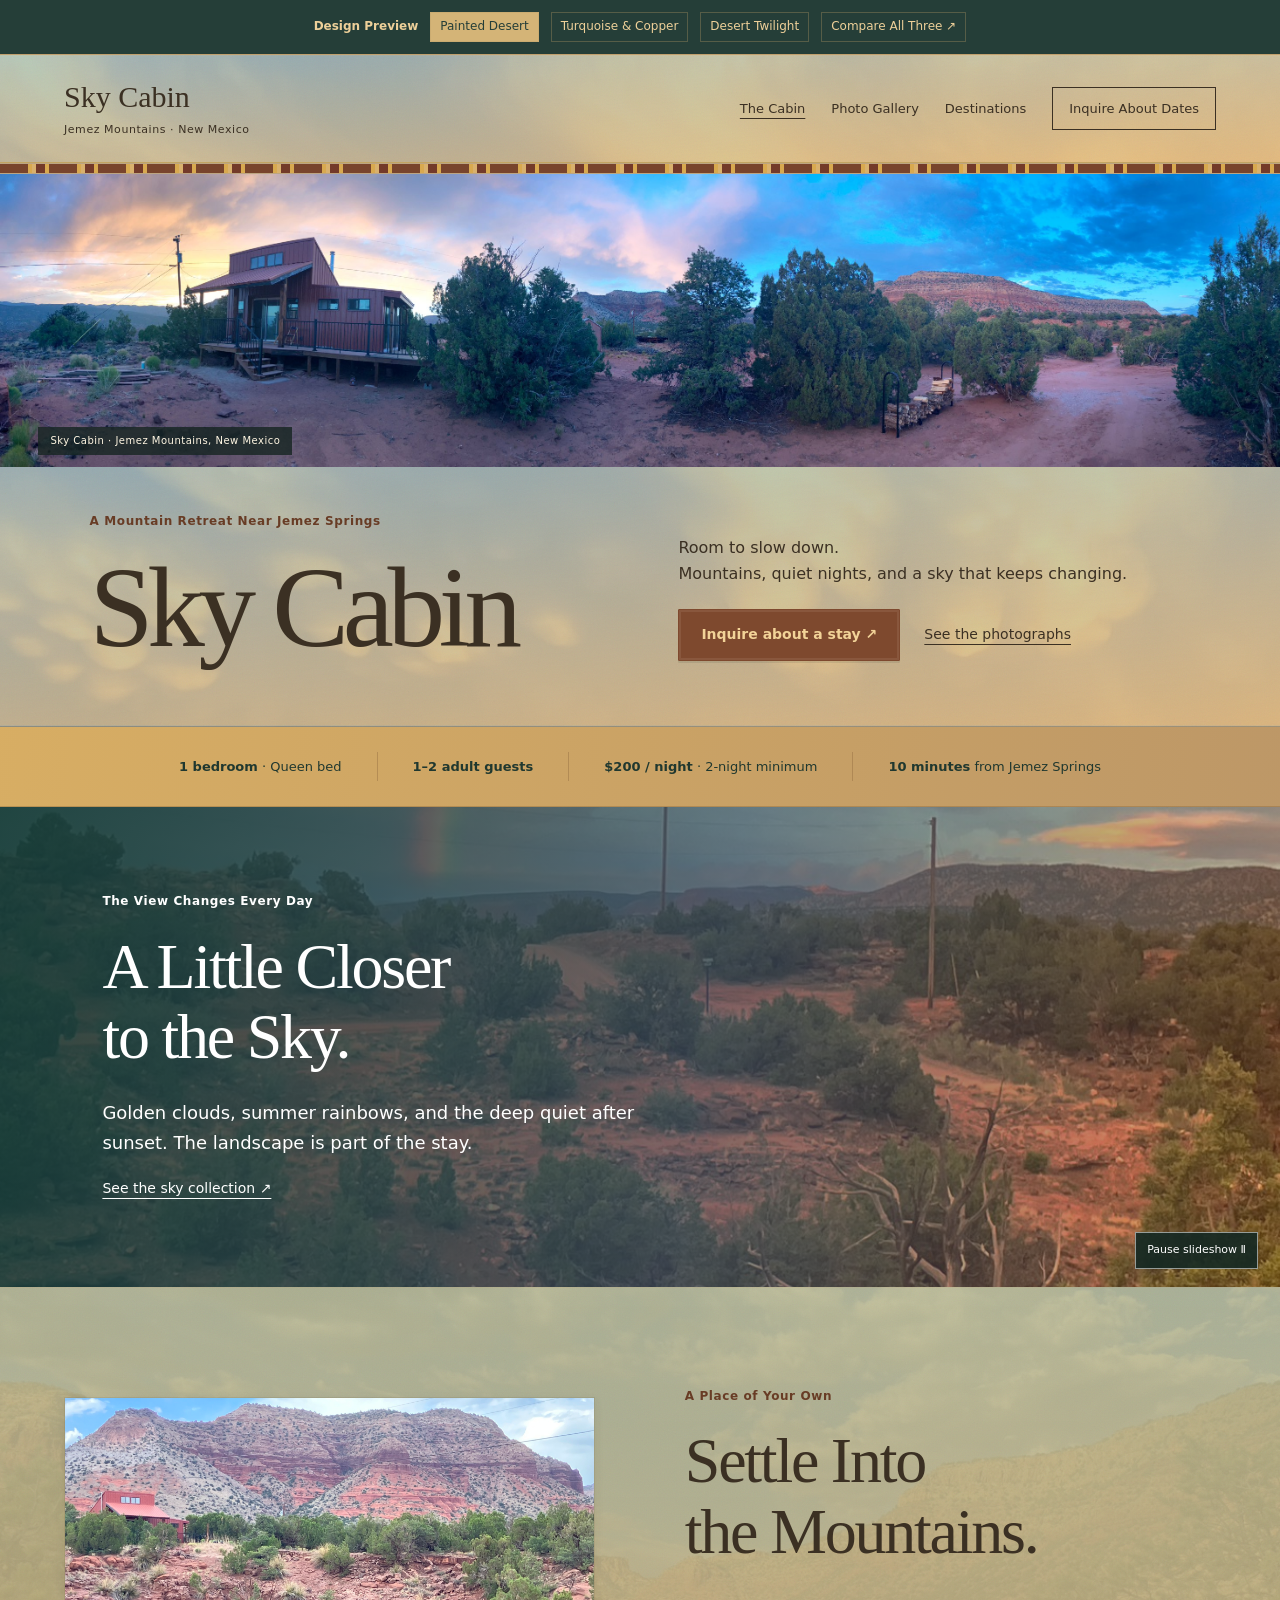
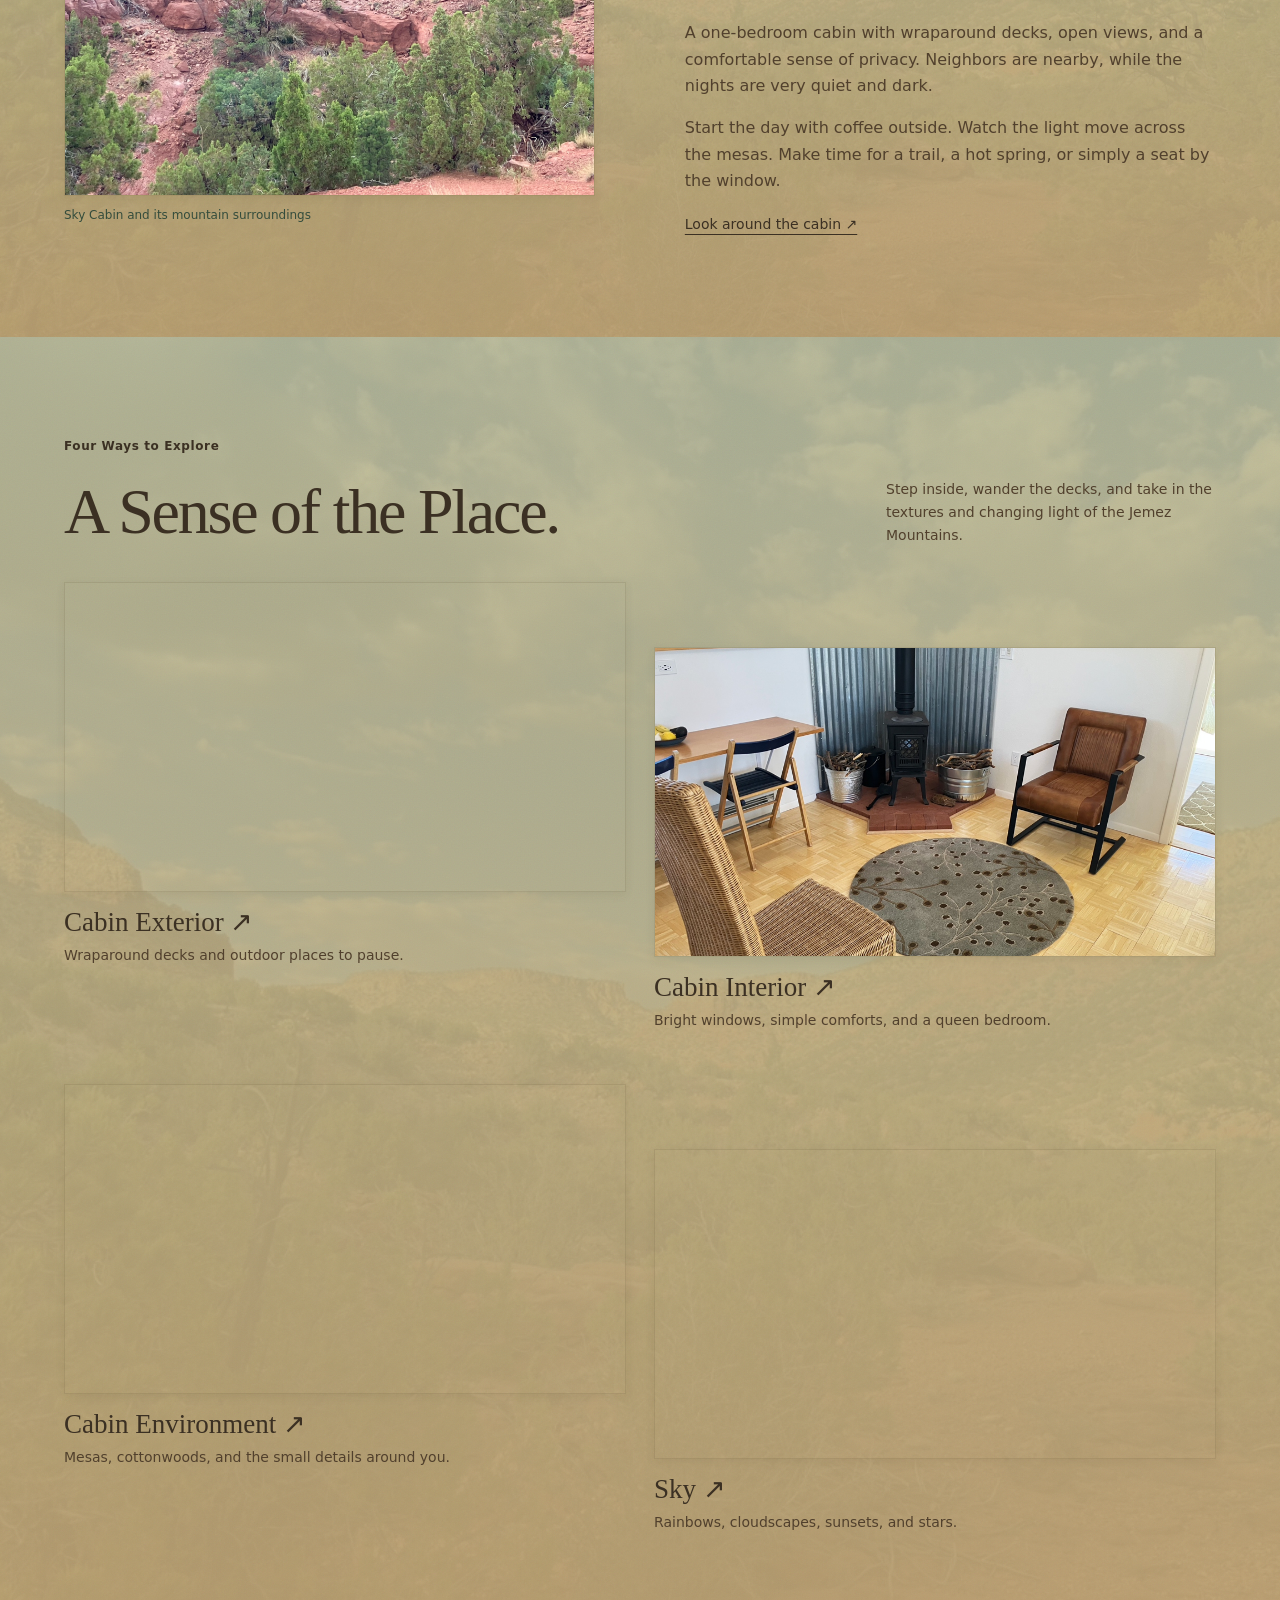
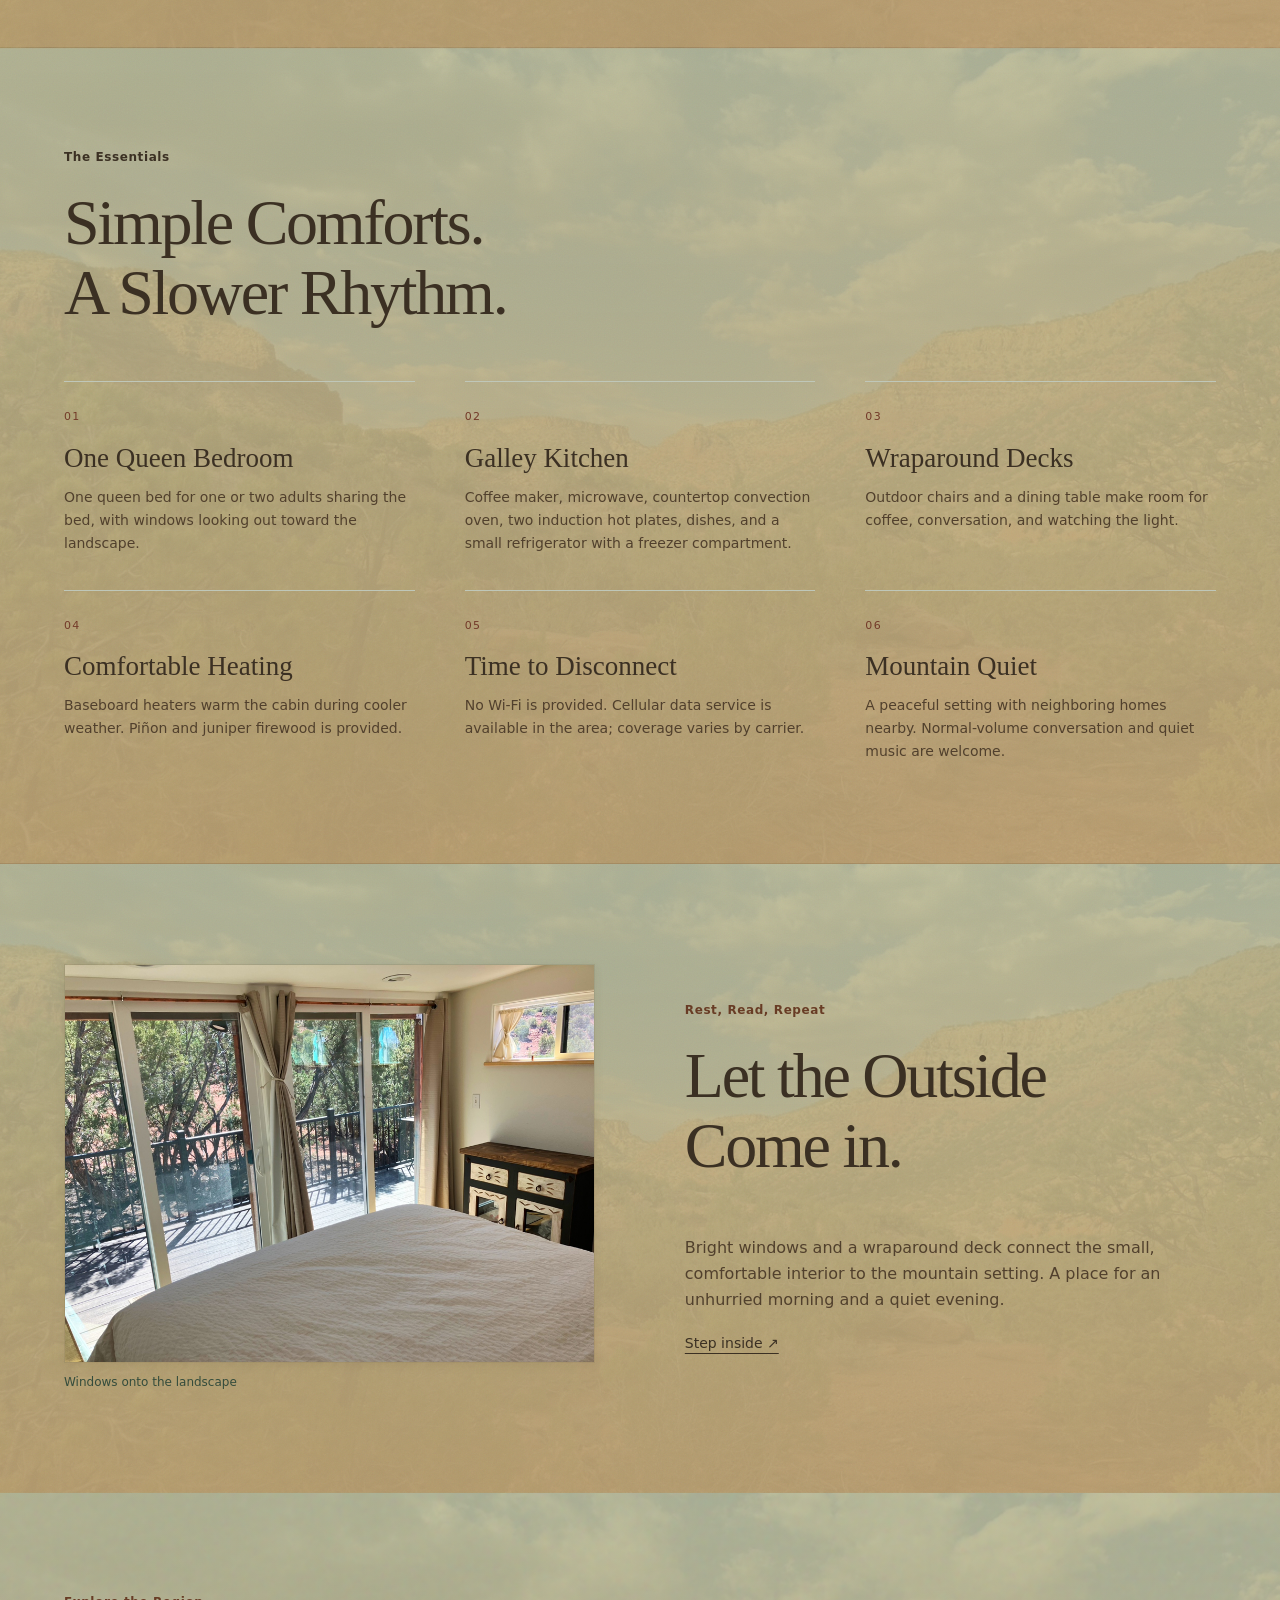
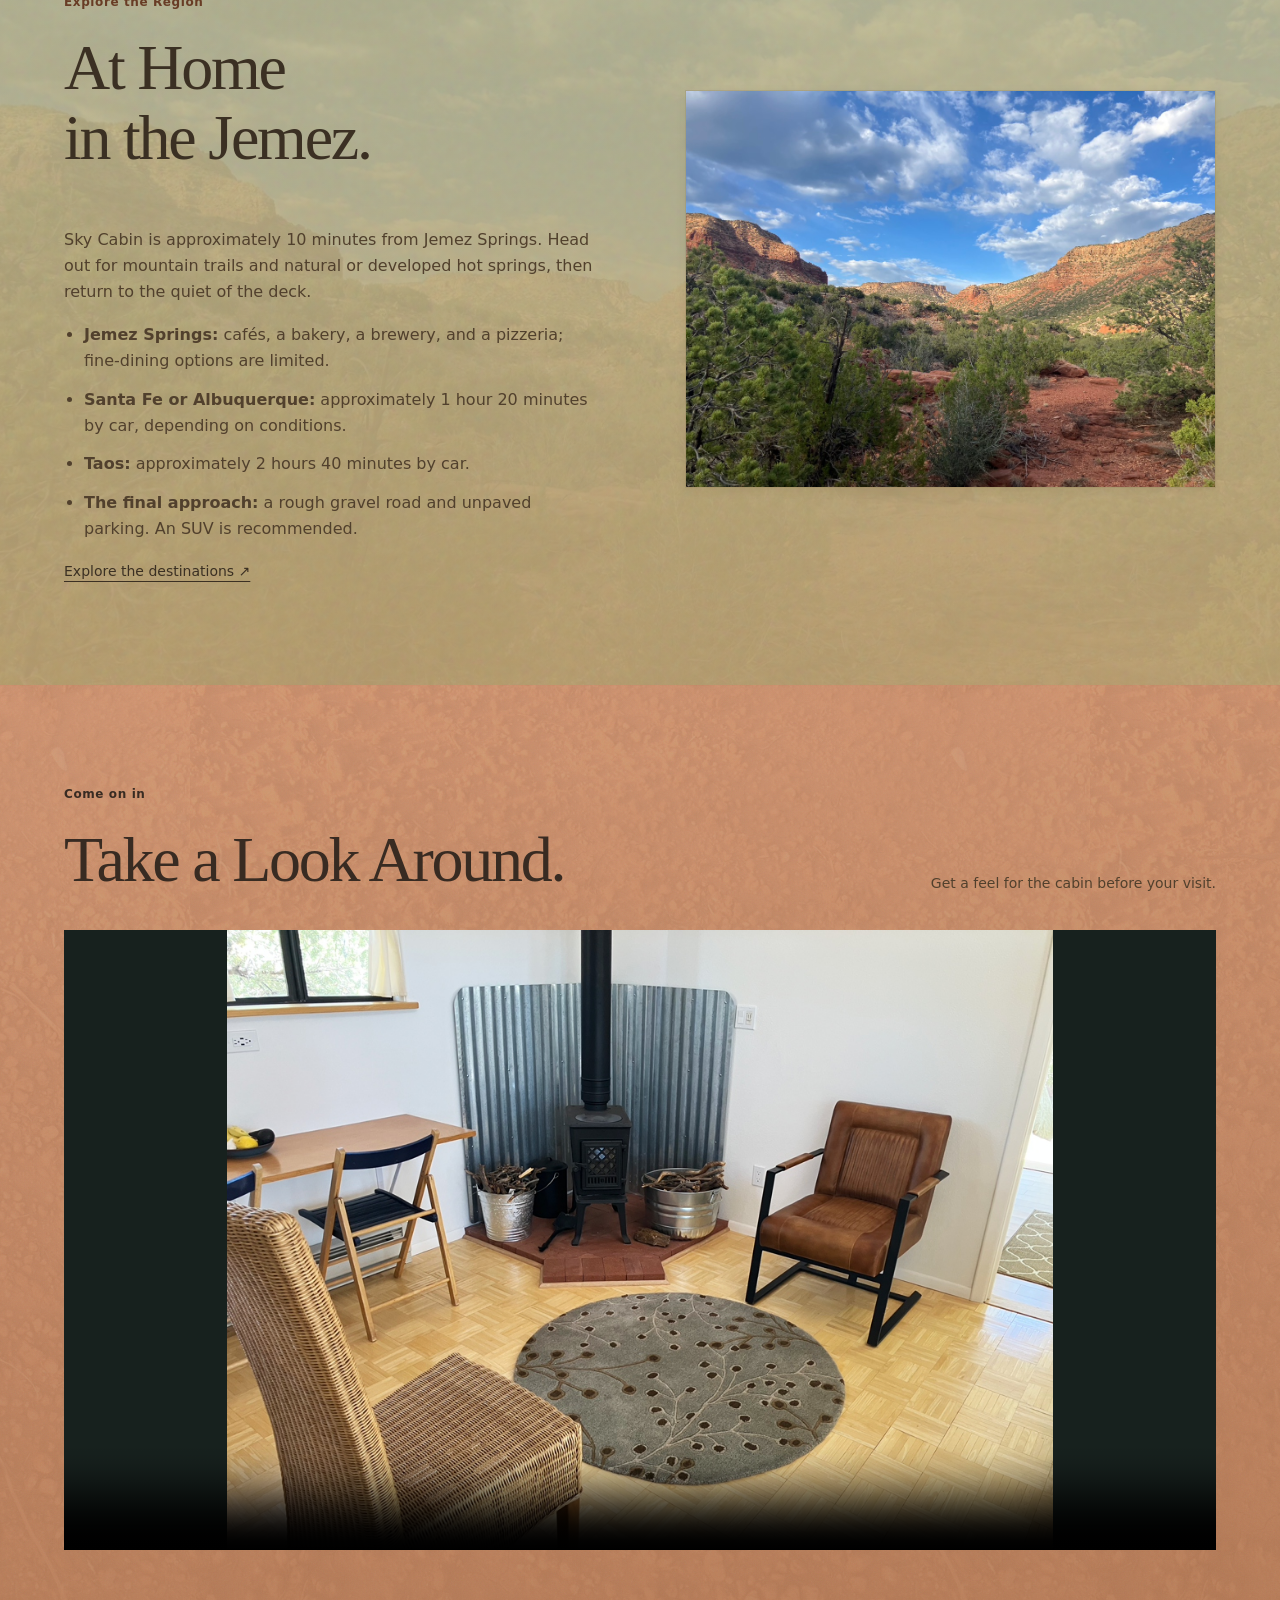
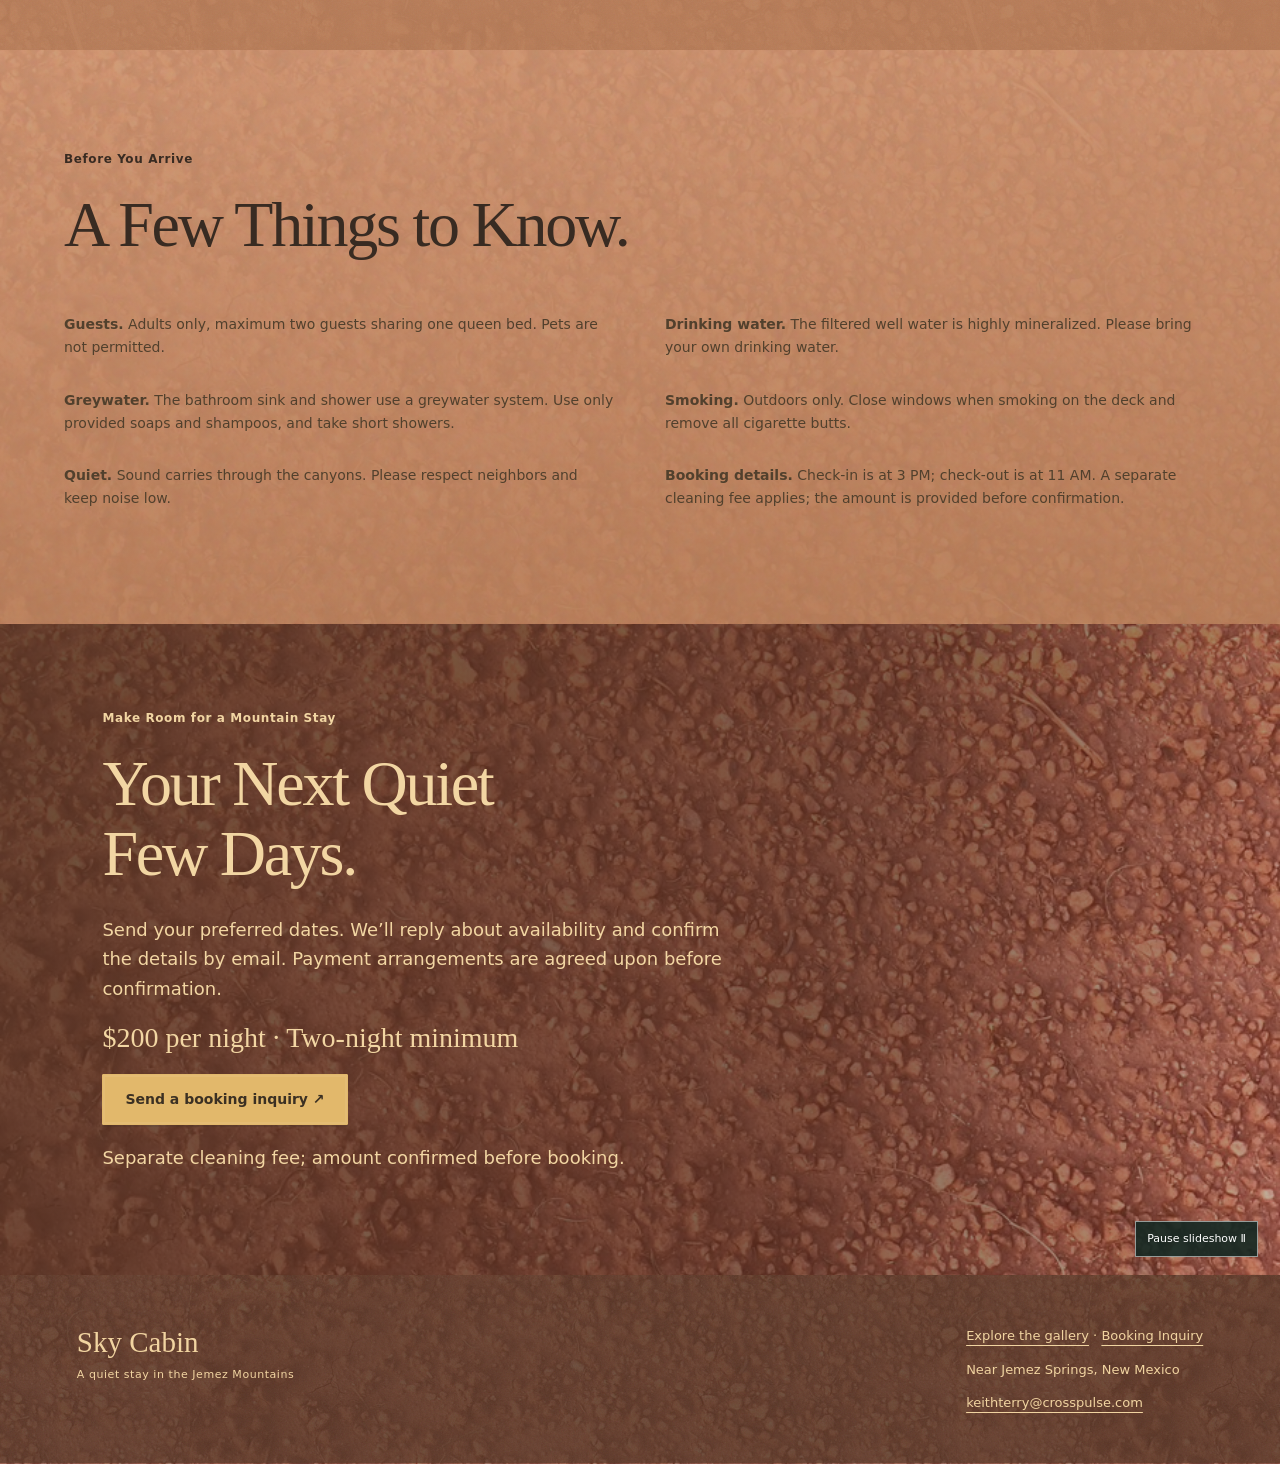
==== commit 0f7dfe75: "Preview sky-to-earth landscape design alternatives" ====
--- a/preview/index.html
+++ b/preview/index.html
@@ -1 +1 @@
-<!doctype html><html lang="en"><head><base href="../"><meta charset="utf-8"><meta name="viewport" content="width=device-width,initial-scale=1"><meta name="theme-color" content="#263c3b"><title>Jemez Mountains, New Mexico | Sky Cabin</title><meta name="description" content="A quiet mountain cabin near Jemez Springs. Explore the cabin, dramatic skies, and surrounding landscape, and inquire about a stay."><link rel="stylesheet" href="preview/site.css"></head><body><a class="skip" href="#main">Skip to content</a><header class="site-header"><a class="brand" href="preview/index.html">Sky Cabin<span>Jemez Mountains · New Mexico</span></a><nav aria-label="Main navigation"><a href="preview/index.html" aria-current="page">The Cabin</a><a href="preview/gallery.html">Photo Gallery</a><a href="preview/destinations.html">Destinations</a><a href="preview/booking.html">Inquire About Dates</a></nav></header><div class="woven" aria-hidden="true"></div><main id="main"><section class="panorama-hero" aria-labelledby="home-title"><figure><img src="images/Cabin%20Environment/pano.jpg" alt="Wide panorama of Sky Cabin, the surrounding mesas, and evening sky" width="2931" height="671" fetchpriority="high" decoding="async"><figcaption>Sky Cabin · Jemez Mountains, New Mexico</figcaption></figure><div class="panorama-title"><div><p class="eyebrow">A Mountain Retreat Near Jemez Springs</p><h1 id="home-title">Sky Cabin</h1></div><div><p>Room to slow down.<br>Mountains, quiet nights, and a sky that keeps changing.</p><div class="actions"><a class="button" href="preview/booking.html">Inquire about a stay ↗</a><a class="text-link" href="preview/gallery.html">See the photographs</a></div></div></div></section><div class="facts"><span><strong>1 bedroom</strong> · Queen bed</span><span><strong>1–2 adult guests</strong></span><span><strong>$200 / night</strong> · 2-night minimum</span><span><strong>10 minutes</strong> from Jemez Springs</span></div><section class="wrap section split" id="cabin"><figure><img src="images/Cabin%2BMountain.jpeg" alt="Sky Cabin with the mountain landscape beyond" class="" loading="lazy" decoding="async" width="2016" height="1512"><figcaption>Sky Cabin and its mountain surroundings</figcaption></figure><div><p class="eyebrow">A Place of Your Own</p><h2>Settle Into<br>the Mountains.</h2><p>A one-bedroom cabin with wraparound decks, open views, and a comfortable sense of privacy. Neighbors are nearby, while the nights are very quiet and dark.</p><p>Start the day with coffee outside. Watch the light move across the mesas. Make time for a trail, a hot spring, or simply a seat by the window.</p><a class="text-link" href="preview/gallery.html#exterior">Look around the cabin ↗</a></div></section><section class="sky-feature "><div class="slides" aria-hidden="true"><img src="images/Sky/Jemez-Canyon-Rainbow.jpg" alt="" loading="lazy" decoding="async" class="slide active" width="1210" height="907"><img src="images/Sky/JemezClouds.jpg" alt="" loading="lazy" decoding="async" class="slide" width="1210" height="907"><img src="images/Sky/CanyonClouds.jpg" alt="" loading="lazy" decoding="async" class="slide" width="1210" height="907"></div><button class="slideshow-toggle" type="button" aria-label="Pause background slideshow" aria-pressed="false" hidden>Pause slideshow Ⅱ</button><div class="sky-copy"><p class="eyebrow">The View Changes Every Day</p><h2>A Little Closer<br>to the Sky.</h2><p>Golden clouds, summer rainbows, and the deep quiet after sunset. The landscape is part of the stay.</p><a class="text-link" href="preview/gallery.html#sky">See the sky collection ↗</a></div></section><section class="wrap section" id="gallery"><div class="section-head"><div><p class="eyebrow">Four Ways to Explore</p><h2>A Sense of the Place.</h2></div><p>Step inside, wander the decks, and take in the textures and changing light of the Jemez Mountains.</p></div><div class="category-grid"><a class="category" href="preview/gallery.html#exterior"><img src="images/Cabin%20exterior/Porch%20Table.jpeg" alt="Cabin Exterior" class="" loading="lazy" decoding="async" width="4032" height="3024"><h3>Cabin Exterior ↗</h3><p>Wraparound decks and outdoor places to pause.</p></a><a class="category" href="preview/gallery.html#interior"><img src="images/Cabin%20Interior/MainRoom.jpg" alt="Cabin Interior" class="" loading="lazy" decoding="async" width="1008" height="756"><h3>Cabin Interior ↗</h3><p>Bright windows, simple comforts, and a queen bedroom.</p></a><a class="category" href="preview/gallery.html#environment"><img src="images/Cabin%20Environment/Tree%20Fall%20Colors.jpg" alt="Cabin Environment" class="" loading="lazy" decoding="async" width="1210" height="907"><h3>Cabin Environment ↗</h3><p>Mesas, cottonwoods, and the small details around you.</p></a><a class="category" href="preview/gallery.html#sky"><img src="images/Sky/CanyonClouds.jpg" alt="Sky" class="" loading="lazy" decoding="async" width="1210" height="907"><h3>Sky ↗</h3><p>Rainbows, cloudscapes, sunsets, and stars.</p></a></div></section><section class="details" id="amenities"><div class="wrap section"><p class="eyebrow">The Essentials</p><h2>Simple Comforts.<br>a Slower Rhythm.</h2><div class="amenities"><div class="amenity"><span class="number">01</span><h3>One Queen Bedroom</h3><p>One queen bed for one or two adults sharing the bed, with windows looking out toward the landscape.</p></div><div class="amenity"><span class="number">02</span><h3>Galley Kitchen</h3><p>Coffee maker, microwave, countertop convection oven, two induction hot plates, dishes, and a small refrigerator with a freezer compartment.</p></div><div class="amenity"><span class="number">03</span><h3>Wraparound Decks</h3><p>Outdoor chairs and a dining table make room for coffee, conversation, and watching the light.</p></div><div class="amenity"><span class="number">04</span><h3>Comfortable Heating</h3><p>Baseboard heaters warm the cabin during cooler weather. Piñon and juniper firewood is provided.</p></div><div class="amenity"><span class="number">05</span><h3>Time to Disconnect</h3><p>No Wi-Fi is provided. Cellular data service is available in the area; coverage varies by carrier.</p></div><div class="amenity"><span class="number">06</span><h3>Mountain Quiet</h3><p>A peaceful setting with neighboring homes nearby. Normal-volume conversation and quiet music are welcome.</p></div></div></div></section><section class="interior-story wrap section split"><figure><img src="images/Cabin%20Interior/Bedroom%20Windows%202.jpg" alt="Queen bedroom with wide windows opening toward the deck" loading="lazy" decoding="async" width="1008" height="756"><figcaption>Windows onto the landscape</figcaption></figure><div><p class="eyebrow">Rest, Read, Repeat</p><h2>Let the Outside<br>Come in.</h2><p>Bright windows and a wraparound deck connect the small, comfortable interior to the mountain setting. A place for an unhurried morning and a quiet evening.</p><a href="preview/gallery.html#interior" class="text-link">Step inside ↗</a></div></section><section class="wrap section split" id="location"><div><p class="eyebrow">Explore the Region</p><h2>At Home<br>in the Jemez.</h2><p>Sky Cabin is approximately 10 minutes from Jemez Springs. Head out for mountain trails and natural or developed hot springs, then return to the quiet of the deck.</p><ul class="location-list"><li><strong>Jemez Springs:</strong> cafés, a bakery, a brewery, and a pizzeria; fine-dining options are limited.</li><li><strong>Santa Fe or Albuquerque:</strong> approximately 1 hour 20 minutes by car, depending on conditions.</li><li><strong>Taos:</strong> approximately 2 hours 40 minutes by car.</li><li><strong>The final approach:</strong> a rough gravel road and unpaved parking. An SUV is recommended.</li></ul><a class="text-link" href="preview/destinations.html">Explore the destinations ↗</a></div><figure><img src="images/Cabin%20Environment/JemezCanyon%2C.jpg" alt="Red rock canyon and green mountain vegetation in the Jemez" class="" loading="lazy" decoding="async" width="1210" height="907"></figure></section><section class="tour" id="tour"><div class="wrap section"><div class="section-head"><div><p class="eyebrow">Come on in</p><h2>Take a Look Around.</h2></div><p>Get a feel for the cabin before your visit.</p></div><video controls preload="none" poster="images/Cabin%20Interior/MainRoom.jpg"><source src="images/SkyCabinTour.mp4" type="video/mp4"><a href="images/SkyCabinTour.mp4">Watch the cabin tour</a></video></div></section><section class="wrap section" id="guest-info"><p class="eyebrow">Before You Arrive</p><h2>A Few Things to Know.</h2><div class="rules"><p><strong>Guests.</strong> Adults only, maximum two guests sharing one queen bed. Pets are not permitted.</p><p><strong>Drinking water.</strong> The filtered well water is highly mineralized. Please bring your own drinking water.</p><p><strong>Greywater.</strong> The bathroom sink and shower use a greywater system. Use only provided soaps and shampoos, and take short showers.</p><p><strong>Smoking.</strong> Outdoors only. Close windows when smoking on the deck and remove all cigarette butts.</p><p><strong>Quiet.</strong> Sound carries through the canyons. Please respect neighbors and keep noise low.</p><p><strong>Booking details.</strong> Check-in is at 3 PM; check-out is at 11 AM. A separate cleaning fee applies; the amount is provided before confirmation.</p></div></section><section class="sky-feature booking-banner"><div class="slides" aria-hidden="true"><img src="images/Sky/SunsetSky2.jpg" alt="" loading="lazy" decoding="async" class="slide active" width="907" height="1210"><img src="images/Sky/SunsetSky1.jpg" alt="" loading="lazy" decoding="async" class="slide" width="907" height="1210"><img src="images/Sky/Cabin-stars.jpg" alt="" loading="lazy" decoding="async" class="slide" width="907" height="1210"></div><button class="slideshow-toggle" type="button" aria-label="Pause background slideshow" aria-pressed="false" hidden>Pause slideshow Ⅱ</button><div class="sky-copy"><p class="eyebrow">Make Room for a Mountain Stay</p><h2>Your Next Quiet<br>Few Days.</h2><p>Send your preferred dates. We’ll reply about availability and confirm the details by email. Payment arrangements are agreed upon before confirmation.</p><div class="rate">$200 per night · Two-night minimum</div><a class="button light" href="preview/booking.html">Send a booking inquiry ↗</a><p class="note" style="color:inherit;margin-top:18px">Separate cleaning fee; amount confirmed before booking.</p></div></section></main><footer><a class="brand" href="preview/index.html">Sky Cabin<span>A quiet stay in the Jemez Mountains</span></a><div><a href="preview/gallery.html">Explore the gallery</a> · <a href="preview/booking.html">Booking Inquiry</a><p>Near Jemez Springs, New Mexico</p><a href="mailto:keithterry@crosspulse.com">keithterry@crosspulse.com</a></div></footer><script src="preview/site.js" defer></script></body></html>+<!doctype html><html lang="en"><head><base href="../"><meta charset="utf-8"><meta name="viewport" content="width=device-width,initial-scale=1"><meta name="theme-color" content="#263c3b"><title>Jemez Mountains, New Mexico | Sky Cabin</title><meta name="description" content="A quiet mountain cabin near Jemez Springs. Explore the cabin, dramatic skies, and surrounding landscape, and inquire about a stay."><script src="preview/looks.js"></script><link rel="stylesheet" href="preview/site.css"><link rel="stylesheet" href="preview/looks.css"></head><body><a class="skip" href="#main">Skip to content</a><header class="site-header" data-terrain="sky"><a class="brand" href="preview/index.html">Sky Cabin<span>Jemez Mountains · New Mexico</span></a><nav aria-label="Main navigation"><a href="preview/index.html" aria-current="page">The Cabin</a><a href="preview/gallery.html">Photo Gallery</a><a href="preview/destinations.html">Destinations</a><a href="preview/booking.html">Inquire About Dates</a></nav></header><div class="woven" aria-hidden="true"></div><main id="main"><section class="panorama-hero" aria-labelledby="home-title"><figure><img src="images/Cabin%20Environment/pano.jpg" alt="Wide panorama of Sky Cabin, the surrounding mesas, and evening sky" width="2931" height="671" fetchpriority="high" decoding="async"><figcaption>Sky Cabin · Jemez Mountains, New Mexico</figcaption></figure><div class="panorama-title" data-terrain="sky"><div><p class="eyebrow">A Mountain Retreat Near Jemez Springs</p><h1 id="home-title">Sky Cabin</h1></div><div><p>Room to slow down.<br>Mountains, quiet nights, and a sky that keeps changing.</p><div class="actions"><a class="button" href="preview/booking.html">Inquire about a stay ↗</a><a class="text-link" href="preview/gallery.html">See the photographs</a></div></div></div></section><div class="facts"><span><strong>1 bedroom</strong> · Queen bed</span><span><strong>1–2 adult guests</strong></span><span><strong>$200 / night</strong> · 2-night minimum</span><span><strong>10 minutes</strong> from Jemez Springs</span></div><section class="sky-feature "><div class="slides" aria-hidden="true"><img src="images/Sky/Jemez-Canyon-Rainbow.jpg" alt="" loading="lazy" decoding="async" class="slide active" width="1210" height="907"><img src="images/Sky/JemezClouds.jpg" alt="" loading="lazy" decoding="async" class="slide" width="1210" height="907"><img src="images/Sky/CanyonClouds.jpg" alt="" loading="lazy" decoding="async" class="slide" width="1210" height="907"></div><button class="slideshow-toggle" type="button" aria-label="Pause background slideshow" aria-pressed="false" hidden>Pause slideshow Ⅱ</button><div class="sky-copy"><p class="eyebrow">The View Changes Every Day</p><h2>A Little Closer<br>to the Sky.</h2><p>Golden clouds, summer rainbows, and the deep quiet after sunset. The landscape is part of the stay.</p><a class="text-link" href="preview/gallery.html#sky">See the sky collection ↗</a></div></section><section class="wrap section split" id="cabin" data-terrain="mountain"><figure><img src="images/Cabin%2BMountain.jpeg" alt="Sky Cabin with the mountain landscape beyond" class="" loading="lazy" decoding="async" width="2016" height="1512"><figcaption>Sky Cabin and its mountain surroundings</figcaption></figure><div><p class="eyebrow">A Place of Your Own</p><h2>Settle Into<br>the Mountains.</h2><p>A one-bedroom cabin with wraparound decks, open views, and a comfortable sense of privacy. Neighbors are nearby, while the nights are very quiet and dark.</p><p>Start the day with coffee outside. Watch the light move across the mesas. Make time for a trail, a hot spring, or simply a seat by the window.</p><a class="text-link" href="preview/gallery.html#exterior">Look around the cabin ↗</a></div></section><section class="wrap section" id="gallery" data-terrain="mountain"><div class="section-head"><div><p class="eyebrow">Four Ways to Explore</p><h2>A Sense of the Place.</h2></div><p>Step inside, wander the decks, and take in the textures and changing light of the Jemez Mountains.</p></div><div class="category-grid"><a class="category" href="preview/gallery.html#exterior"><img src="images/Cabin%20exterior/Porch%20Table.jpeg" alt="Cabin Exterior" class="" loading="lazy" decoding="async" width="4032" height="3024"><h3>Cabin Exterior ↗</h3><p>Wraparound decks and outdoor places to pause.</p></a><a class="category" href="preview/gallery.html#interior"><img src="images/Cabin%20Interior/MainRoom.jpg" alt="Cabin Interior" class="" loading="lazy" decoding="async" width="1008" height="756"><h3>Cabin Interior ↗</h3><p>Bright windows, simple comforts, and a queen bedroom.</p></a><a class="category" href="preview/gallery.html#environment"><img src="images/Cabin%20Environment/Tree%20Fall%20Colors.jpg" alt="Cabin Environment" class="" loading="lazy" decoding="async" width="1210" height="907"><h3>Cabin Environment ↗</h3><p>Mesas, cottonwoods, and the small details around you.</p></a><a class="category" href="preview/gallery.html#sky"><img src="images/Sky/CanyonClouds.jpg" alt="Sky" class="" loading="lazy" decoding="async" width="1210" height="907"><h3>Sky ↗</h3><p>Rainbows, cloudscapes, sunsets, and stars.</p></a></div></section><section class="details" id="amenities" data-terrain="mountain"><div class="wrap section"><p class="eyebrow">The Essentials</p><h2>Simple Comforts.<br>A Slower Rhythm.</h2><div class="amenities"><div class="amenity"><span class="number">01</span><h3>One Queen Bedroom</h3><p>One queen bed for one or two adults sharing the bed, with windows looking out toward the landscape.</p></div><div class="amenity"><span class="number">02</span><h3>Galley Kitchen</h3><p>Coffee maker, microwave, countertop convection oven, two induction hot plates, dishes, and a small refrigerator with a freezer compartment.</p></div><div class="amenity"><span class="number">03</span><h3>Wraparound Decks</h3><p>Outdoor chairs and a dining table make room for coffee, conversation, and watching the light.</p></div><div class="amenity"><span class="number">04</span><h3>Comfortable Heating</h3><p>Baseboard heaters warm the cabin during cooler weather. Piñon and juniper firewood is provided.</p></div><div class="amenity"><span class="number">05</span><h3>Time to Disconnect</h3><p>No Wi-Fi is provided. Cellular data service is available in the area; coverage varies by carrier.</p></div><div class="amenity"><span class="number">06</span><h3>Mountain Quiet</h3><p>A peaceful setting with neighboring homes nearby. Normal-volume conversation and quiet music are welcome.</p></div></div></div></section><section class="interior-story wrap section split" data-terrain="mountain"><figure><img src="images/Cabin%20Interior/Bedroom%20Windows%202.jpg" alt="Queen bedroom with wide windows opening toward the deck" loading="lazy" decoding="async" width="1008" height="756"><figcaption>Windows onto the landscape</figcaption></figure><div><p class="eyebrow">Rest, Read, Repeat</p><h2>Let the Outside<br>Come in.</h2><p>Bright windows and a wraparound deck connect the small, comfortable interior to the mountain setting. A place for an unhurried morning and a quiet evening.</p><a href="preview/gallery.html#interior" class="text-link">Step inside ↗</a></div></section><section class="wrap section split" id="location" data-terrain="mountain"><div><p class="eyebrow">Explore the Region</p><h2>At Home<br>in the Jemez.</h2><p>Sky Cabin is approximately 10 minutes from Jemez Springs. Head out for mountain trails and natural or developed hot springs, then return to the quiet of the deck.</p><ul class="location-list"><li><strong>Jemez Springs:</strong> cafés, a bakery, a brewery, and a pizzeria; fine-dining options are limited.</li><li><strong>Santa Fe or Albuquerque:</strong> approximately 1 hour 20 minutes by car, depending on conditions.</li><li><strong>Taos:</strong> approximately 2 hours 40 minutes by car.</li><li><strong>The final approach:</strong> a rough gravel road and unpaved parking. An SUV is recommended.</li></ul><a class="text-link" href="preview/destinations.html">Explore the destinations ↗</a></div><figure><img src="images/Cabin%20Environment/JemezCanyon%2C.jpg" alt="Red rock canyon and green mountain vegetation in the Jemez" class="" loading="lazy" decoding="async" width="1210" height="907"></figure></section><section class="tour" id="tour" data-terrain="earth"><div class="wrap section"><div class="section-head"><div><p class="eyebrow">Come on in</p><h2>Take a Look Around.</h2></div><p>Get a feel for the cabin before your visit.</p></div><video controls preload="none" poster="images/Cabin%20Interior/MainRoom.jpg"><source src="images/SkyCabinTour.mp4" type="video/mp4"><a href="images/SkyCabinTour.mp4">Watch the cabin tour</a></video></div></section><section class="wrap section" id="guest-info" data-terrain="earth"><p class="eyebrow">Before You Arrive</p><h2>A Few Things to Know.</h2><div class="rules"><p><strong>Guests.</strong> Adults only, maximum two guests sharing one queen bed. Pets are not permitted.</p><p><strong>Drinking water.</strong> The filtered well water is highly mineralized. Please bring your own drinking water.</p><p><strong>Greywater.</strong> The bathroom sink and shower use a greywater system. Use only provided soaps and shampoos, and take short showers.</p><p><strong>Smoking.</strong> Outdoors only. Close windows when smoking on the deck and remove all cigarette butts.</p><p><strong>Quiet.</strong> Sound carries through the canyons. Please respect neighbors and keep noise low.</p><p><strong>Booking details.</strong> Check-in is at 3 PM; check-out is at 11 AM. A separate cleaning fee applies; the amount is provided before confirmation.</p></div></section><section class="sky-feature booking-banner" data-terrain="earth-photo"><div class="slides" aria-hidden="true"><img src="images/Cabin%20Environment/Ground.jpg" alt="" loading="lazy" decoding="async" class="slide active" width="907" height="1210"><img src="images/Cabin%20Environment/Cottonwood%20Bark.jpg" alt="" loading="lazy" decoding="async" class="slide" width="907" height="1210"><img src="images/Cabin%20Environment/JemezCanyon%2C.jpg" alt="" loading="lazy" decoding="async" class="slide" width="907" height="1210"></div><button class="slideshow-toggle" type="button" aria-label="Pause background slideshow" aria-pressed="false" hidden>Pause slideshow Ⅱ</button><div class="sky-copy"><p class="eyebrow">Make Room for a Mountain Stay</p><h2>Your Next Quiet<br>Few Days.</h2><p>Send your preferred dates. We’ll reply about availability and confirm the details by email. Payment arrangements are agreed upon before confirmation.</p><div class="rate">$200 per night · Two-night minimum</div><a class="button light" href="preview/booking.html">Send a booking inquiry ↗</a><p class="note" style="color:inherit;margin-top:18px">Separate cleaning fee; amount confirmed before booking.</p></div></section></main><footer data-terrain="earth"><a class="brand" href="preview/index.html">Sky Cabin<span>A quiet stay in the Jemez Mountains</span></a><div><a href="preview/gallery.html">Explore the gallery</a> · <a href="preview/booking.html">Booking Inquiry</a><p>Near Jemez Springs, New Mexico</p><a href="mailto:keithterry@crosspulse.com">keithterry@crosspulse.com</a></div></footer><script src="preview/site.js" defer></script></body></html>
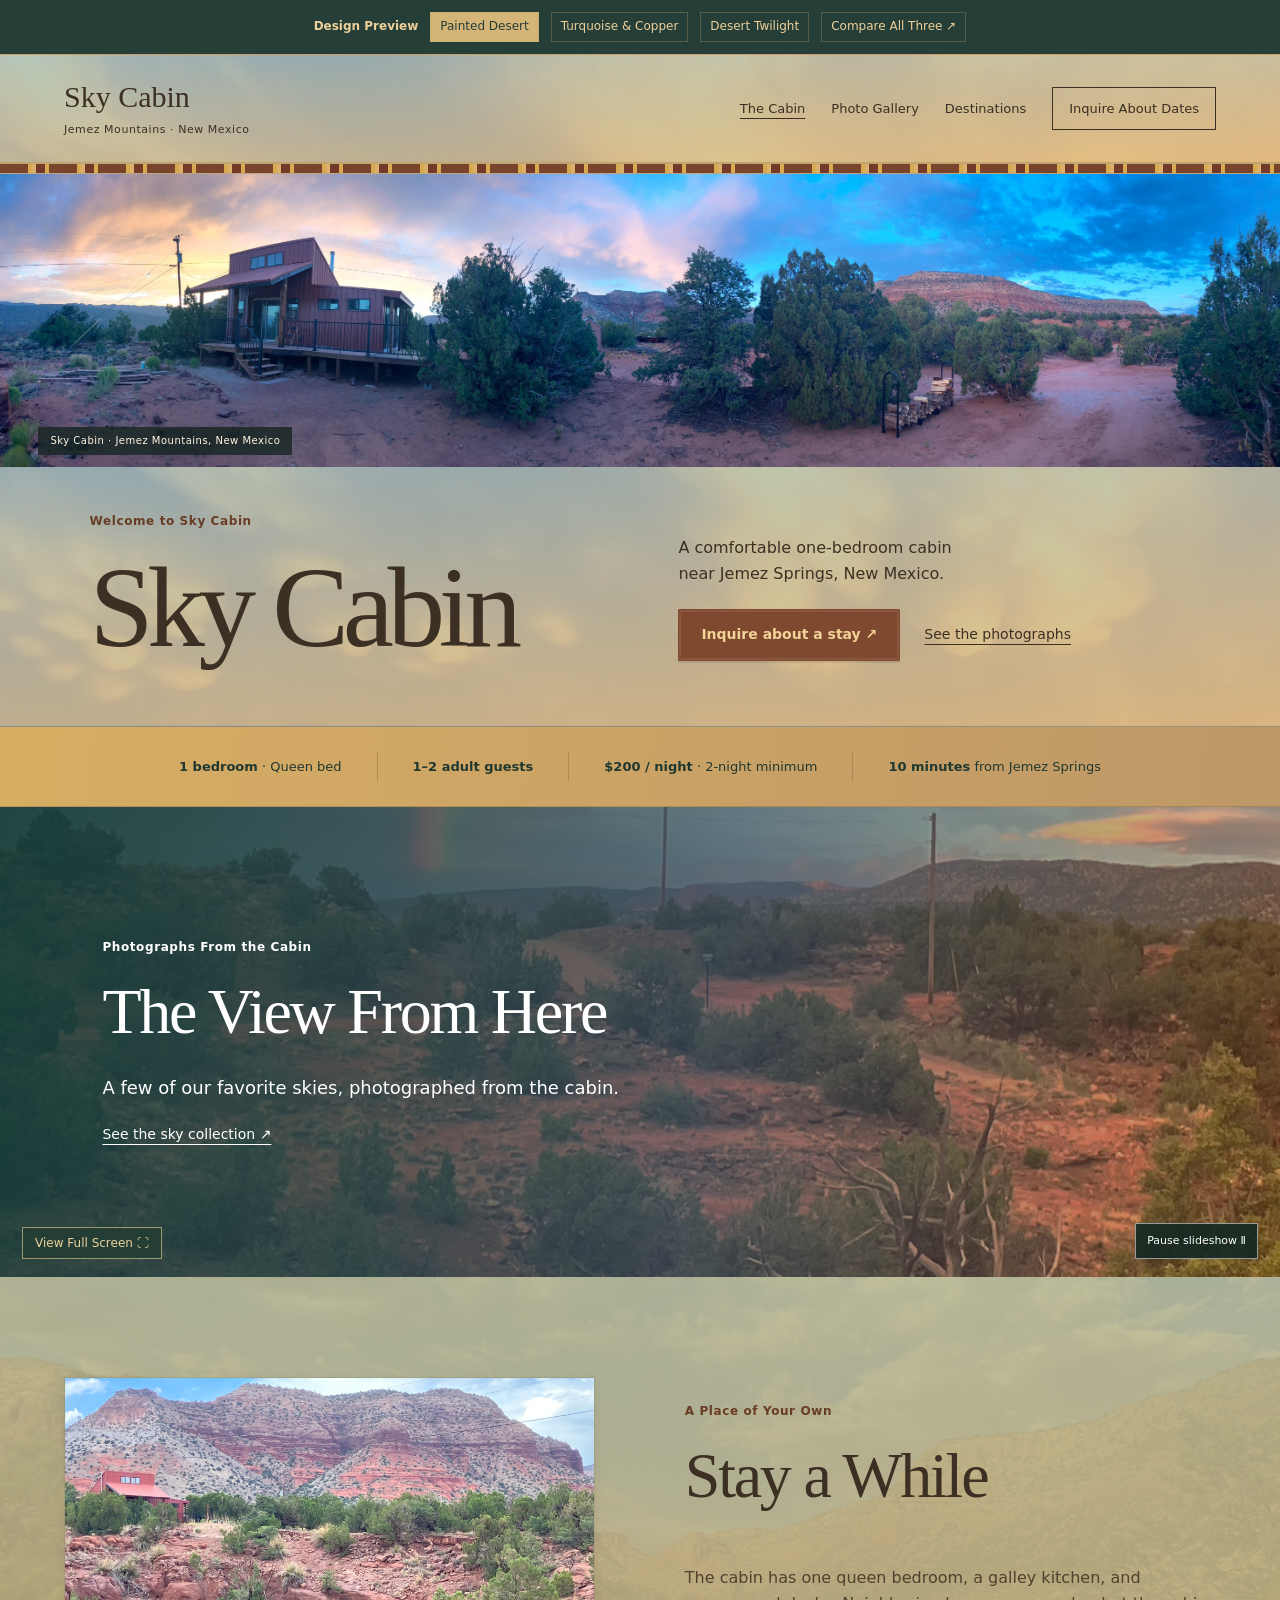
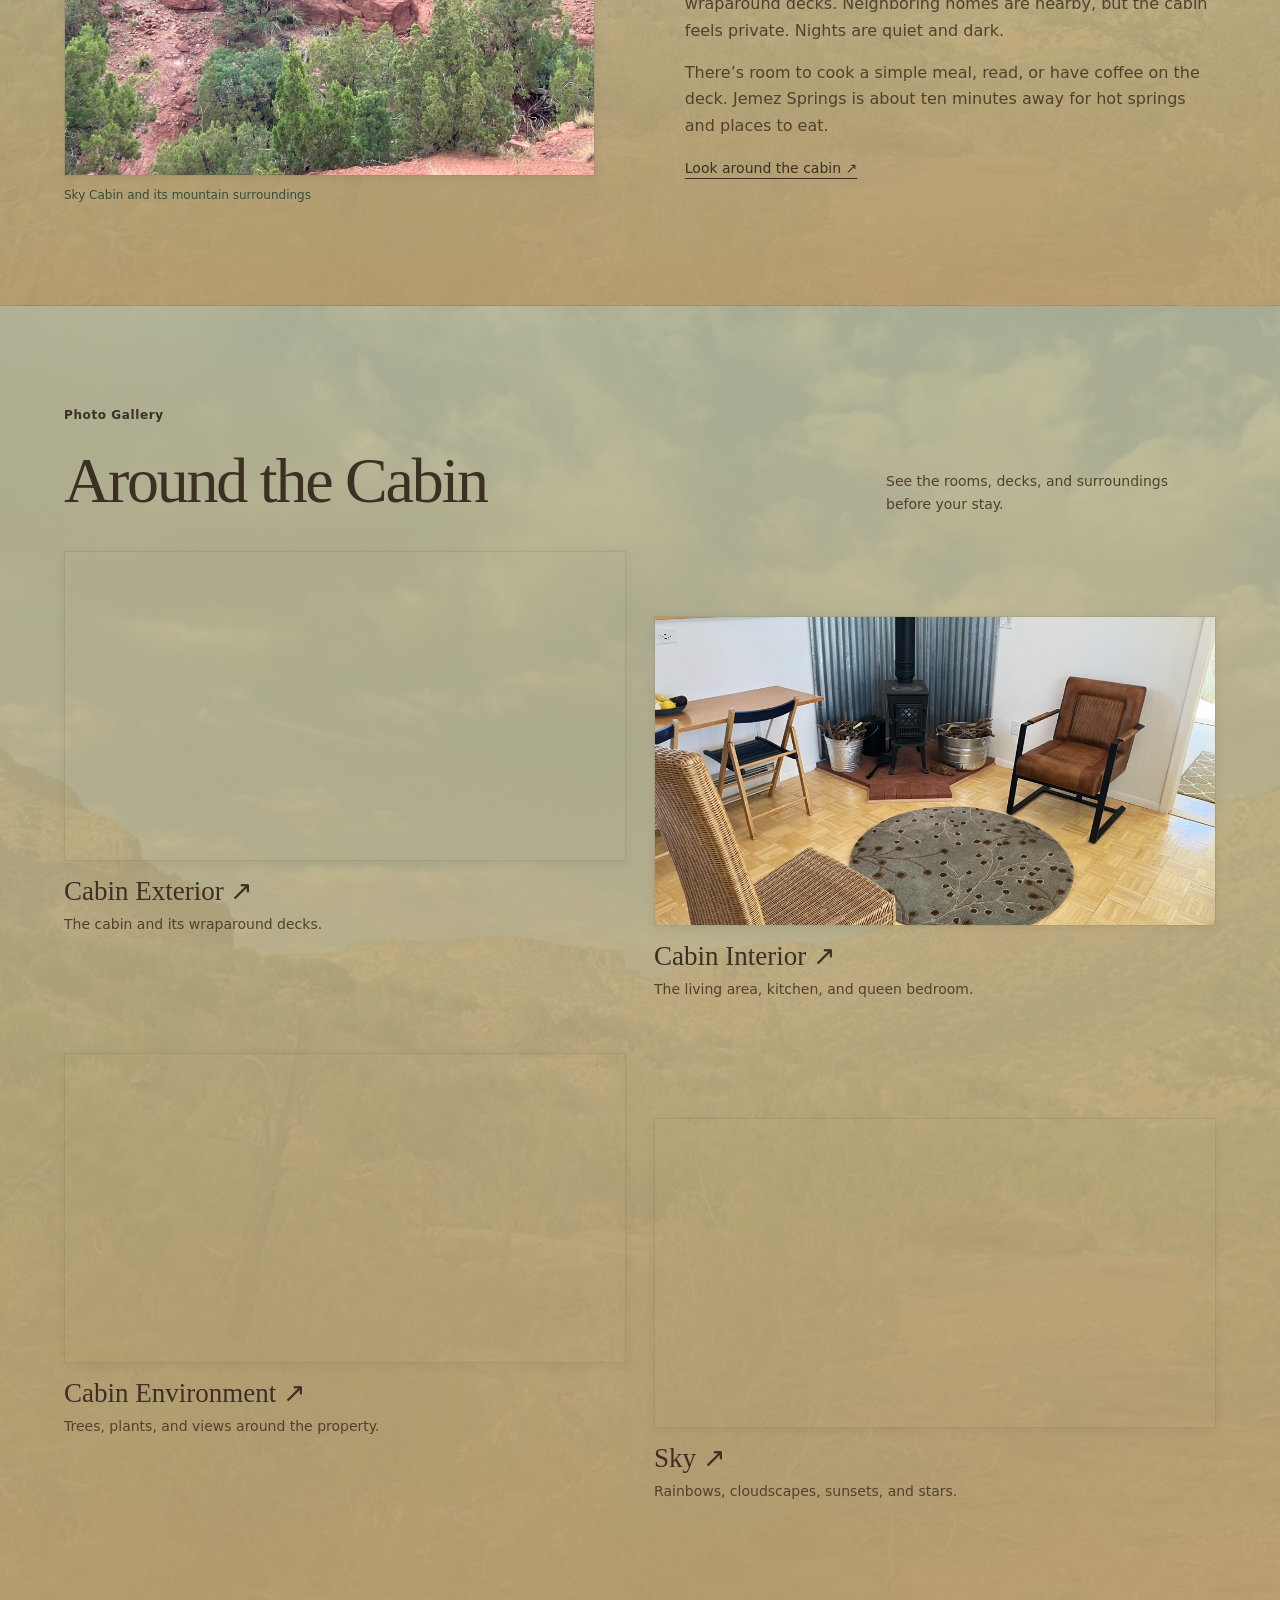
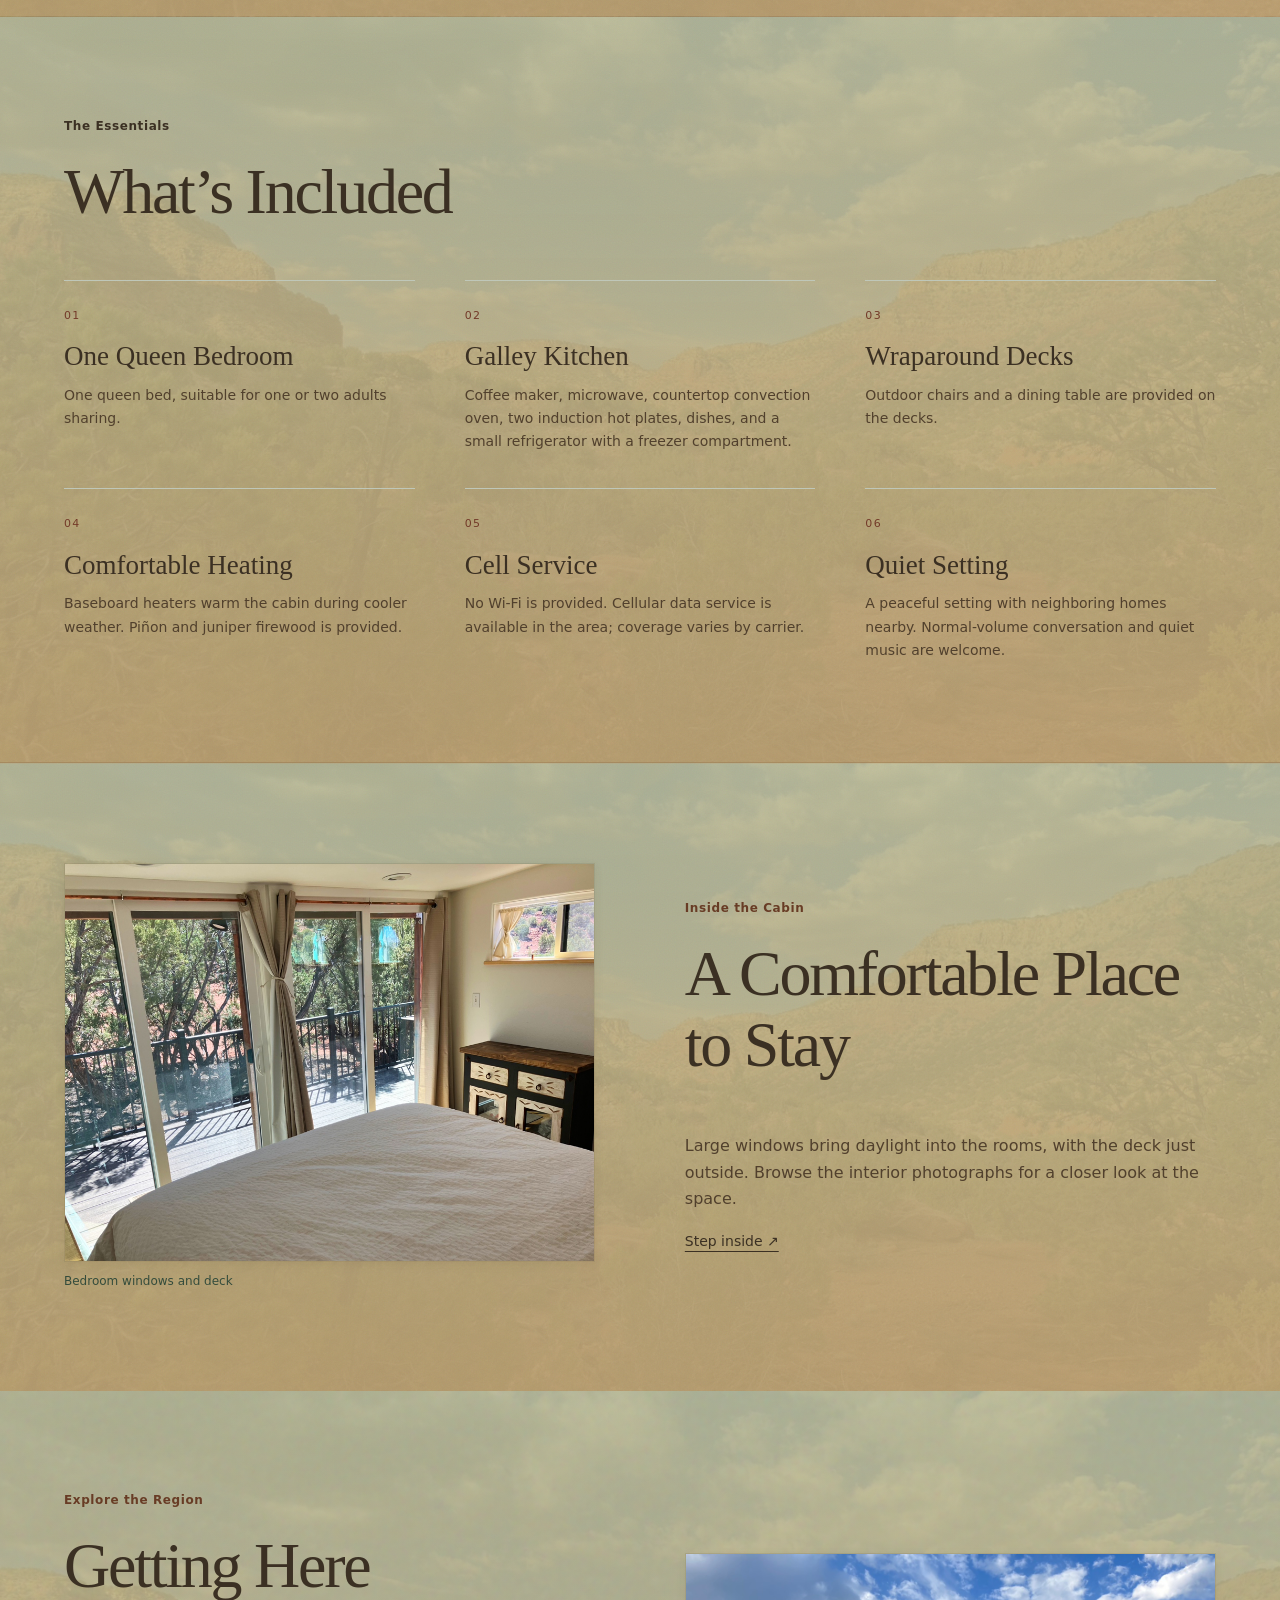
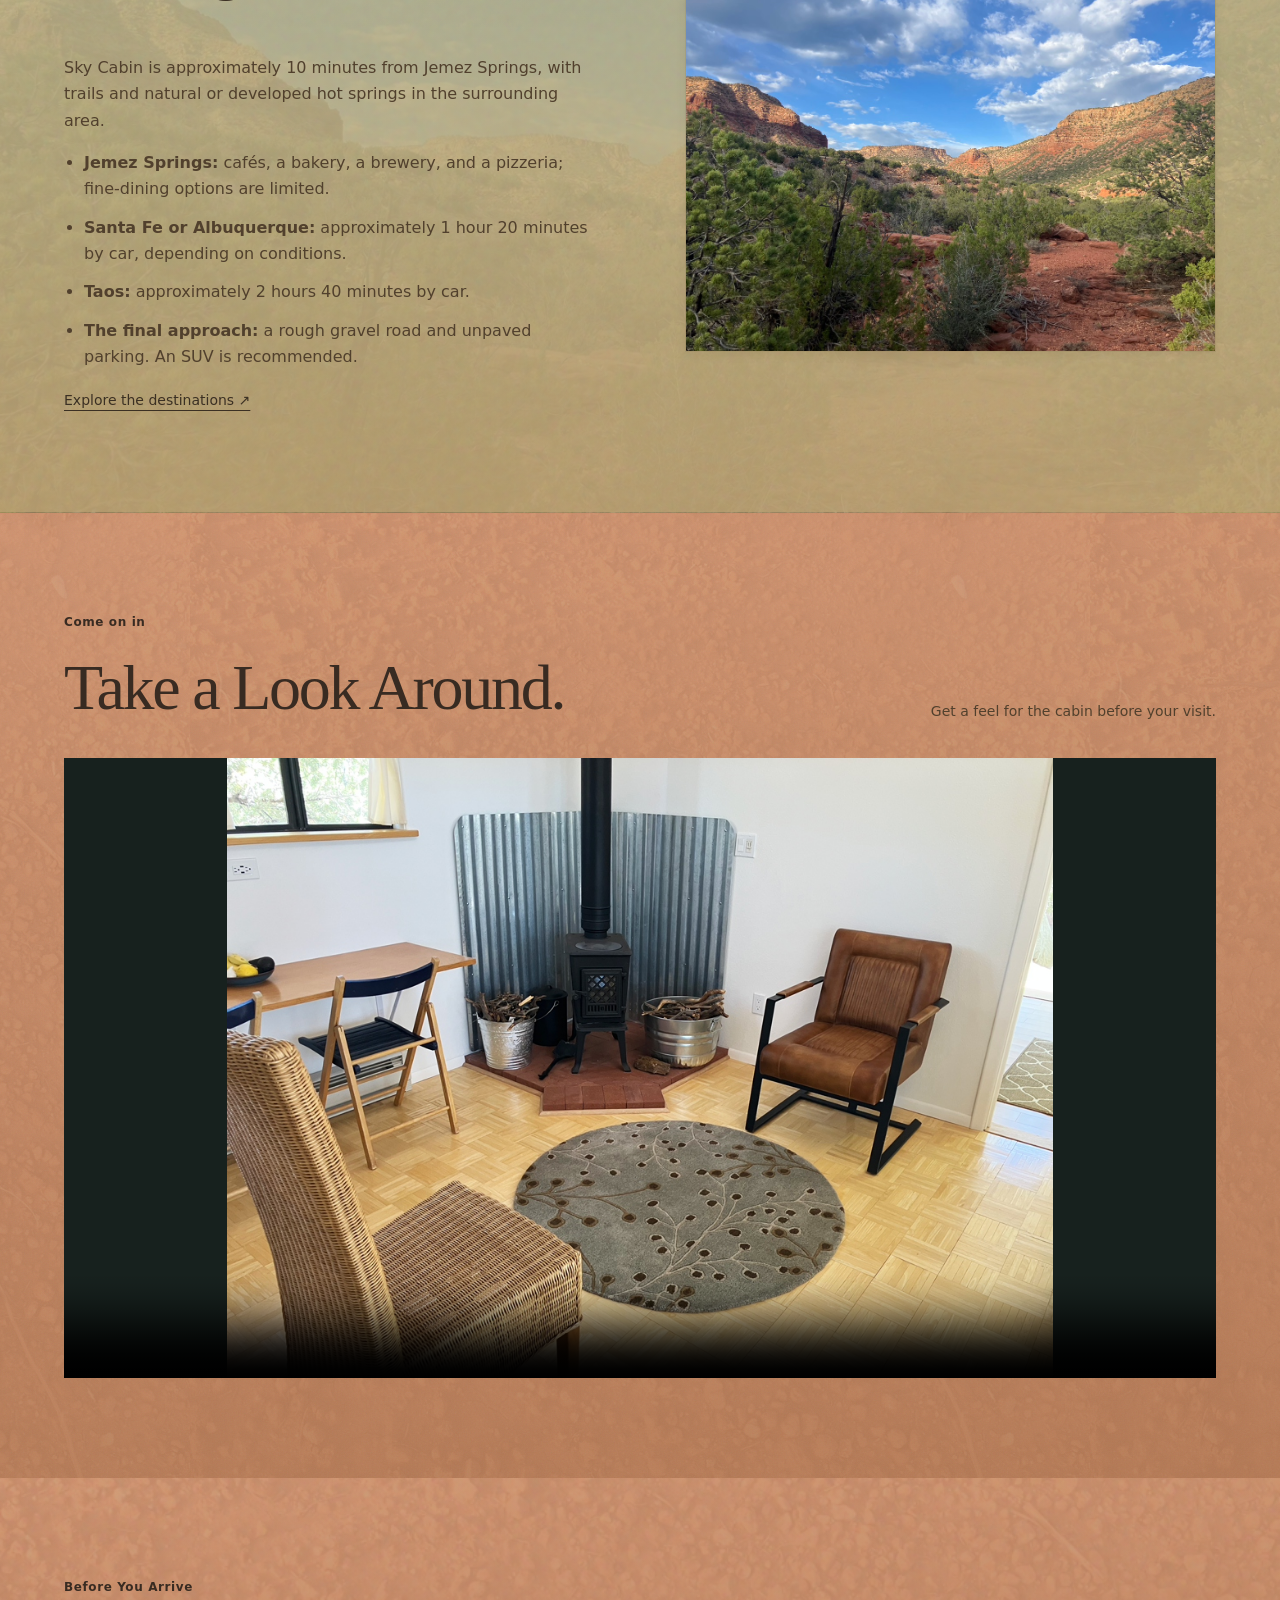
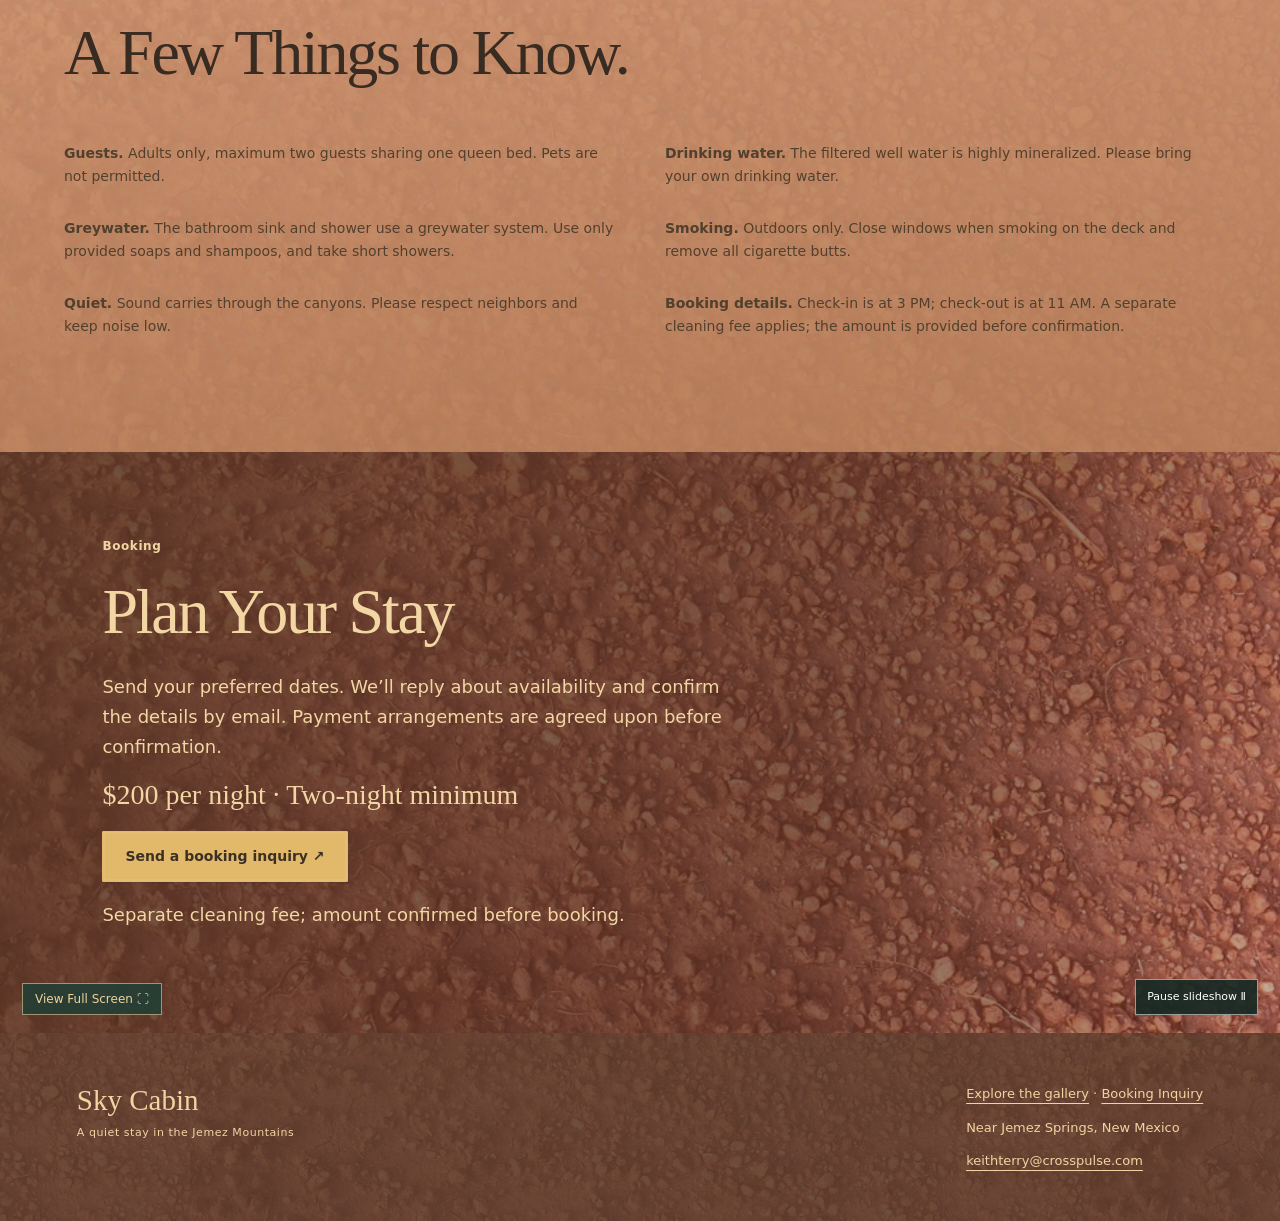
==== commit a2919aef: "Refine cabin copy with clear, understated descriptions" ====
--- a/preview/index.html
+++ b/preview/index.html
@@ -1 +1 @@
-<!doctype html><html lang="en"><head><base href="../"><meta charset="utf-8"><meta name="viewport" content="width=device-width,initial-scale=1"><meta name="theme-color" content="#263c3b"><title>Jemez Mountains, New Mexico | Sky Cabin</title><meta name="description" content="A quiet mountain cabin near Jemez Springs. Explore the cabin, dramatic skies, and surrounding landscape, and inquire about a stay."><script src="preview/looks.js"></script><link rel="stylesheet" href="preview/site.css"><link rel="stylesheet" href="preview/looks.css"></head><body><a class="skip" href="#main">Skip to content</a><header class="site-header" data-terrain="sky"><a class="brand" href="preview/index.html">Sky Cabin<span>Jemez Mountains · New Mexico</span></a><nav aria-label="Main navigation"><a href="preview/index.html" aria-current="page">The Cabin</a><a href="preview/gallery.html">Photo Gallery</a><a href="preview/destinations.html">Destinations</a><a href="preview/booking.html">Inquire About Dates</a></nav></header><div class="woven" aria-hidden="true"></div><main id="main"><section class="panorama-hero" aria-labelledby="home-title"><figure><img src="images/Cabin%20Environment/pano.jpg" alt="Wide panorama of Sky Cabin, the surrounding mesas, and evening sky" width="2931" height="671" fetchpriority="high" decoding="async"><figcaption>Sky Cabin · Jemez Mountains, New Mexico</figcaption></figure><div class="panorama-title" data-terrain="sky"><div><p class="eyebrow">A Mountain Retreat Near Jemez Springs</p><h1 id="home-title">Sky Cabin</h1></div><div><p>Room to slow down.<br>Mountains, quiet nights, and a sky that keeps changing.</p><div class="actions"><a class="button" href="preview/booking.html">Inquire about a stay ↗</a><a class="text-link" href="preview/gallery.html">See the photographs</a></div></div></div></section><div class="facts"><span><strong>1 bedroom</strong> · Queen bed</span><span><strong>1–2 adult guests</strong></span><span><strong>$200 / night</strong> · 2-night minimum</span><span><strong>10 minutes</strong> from Jemez Springs</span></div><section class="sky-feature "><div class="slides" aria-hidden="true"><img src="images/Sky/Jemez-Canyon-Rainbow.jpg" alt="" loading="lazy" decoding="async" class="slide active" width="1210" height="907"><img src="images/Sky/JemezClouds.jpg" alt="" loading="lazy" decoding="async" class="slide" width="1210" height="907"><img src="images/Sky/CanyonClouds.jpg" alt="" loading="lazy" decoding="async" class="slide" width="1210" height="907"></div><button class="slideshow-toggle" type="button" aria-label="Pause background slideshow" aria-pressed="false" hidden>Pause slideshow Ⅱ</button><div class="sky-copy"><p class="eyebrow">The View Changes Every Day</p><h2>A Little Closer<br>to the Sky.</h2><p>Golden clouds, summer rainbows, and the deep quiet after sunset. The landscape is part of the stay.</p><a class="text-link" href="preview/gallery.html#sky">See the sky collection ↗</a></div></section><section class="wrap section split" id="cabin" data-terrain="mountain"><figure><img src="images/Cabin%2BMountain.jpeg" alt="Sky Cabin with the mountain landscape beyond" class="" loading="lazy" decoding="async" width="2016" height="1512"><figcaption>Sky Cabin and its mountain surroundings</figcaption></figure><div><p class="eyebrow">A Place of Your Own</p><h2>Settle Into<br>the Mountains.</h2><p>A one-bedroom cabin with wraparound decks, open views, and a comfortable sense of privacy. Neighbors are nearby, while the nights are very quiet and dark.</p><p>Start the day with coffee outside. Watch the light move across the mesas. Make time for a trail, a hot spring, or simply a seat by the window.</p><a class="text-link" href="preview/gallery.html#exterior">Look around the cabin ↗</a></div></section><section class="wrap section" id="gallery" data-terrain="mountain"><div class="section-head"><div><p class="eyebrow">Four Ways to Explore</p><h2>A Sense of the Place.</h2></div><p>Step inside, wander the decks, and take in the textures and changing light of the Jemez Mountains.</p></div><div class="category-grid"><a class="category" href="preview/gallery.html#exterior"><img src="images/Cabin%20exterior/Porch%20Table.jpeg" alt="Cabin Exterior" class="" loading="lazy" decoding="async" width="4032" height="3024"><h3>Cabin Exterior ↗</h3><p>Wraparound decks and outdoor places to pause.</p></a><a class="category" href="preview/gallery.html#interior"><img src="images/Cabin%20Interior/MainRoom.jpg" alt="Cabin Interior" class="" loading="lazy" decoding="async" width="1008" height="756"><h3>Cabin Interior ↗</h3><p>Bright windows, simple comforts, and a queen bedroom.</p></a><a class="category" href="preview/gallery.html#environment"><img src="images/Cabin%20Environment/Tree%20Fall%20Colors.jpg" alt="Cabin Environment" class="" loading="lazy" decoding="async" width="1210" height="907"><h3>Cabin Environment ↗</h3><p>Mesas, cottonwoods, and the small details around you.</p></a><a class="category" href="preview/gallery.html#sky"><img src="images/Sky/CanyonClouds.jpg" alt="Sky" class="" loading="lazy" decoding="async" width="1210" height="907"><h3>Sky ↗</h3><p>Rainbows, cloudscapes, sunsets, and stars.</p></a></div></section><section class="details" id="amenities" data-terrain="mountain"><div class="wrap section"><p class="eyebrow">The Essentials</p><h2>Simple Comforts.<br>A Slower Rhythm.</h2><div class="amenities"><div class="amenity"><span class="number">01</span><h3>One Queen Bedroom</h3><p>One queen bed for one or two adults sharing the bed, with windows looking out toward the landscape.</p></div><div class="amenity"><span class="number">02</span><h3>Galley Kitchen</h3><p>Coffee maker, microwave, countertop convection oven, two induction hot plates, dishes, and a small refrigerator with a freezer compartment.</p></div><div class="amenity"><span class="number">03</span><h3>Wraparound Decks</h3><p>Outdoor chairs and a dining table make room for coffee, conversation, and watching the light.</p></div><div class="amenity"><span class="number">04</span><h3>Comfortable Heating</h3><p>Baseboard heaters warm the cabin during cooler weather. Piñon and juniper firewood is provided.</p></div><div class="amenity"><span class="number">05</span><h3>Time to Disconnect</h3><p>No Wi-Fi is provided. Cellular data service is available in the area; coverage varies by carrier.</p></div><div class="amenity"><span class="number">06</span><h3>Mountain Quiet</h3><p>A peaceful setting with neighboring homes nearby. Normal-volume conversation and quiet music are welcome.</p></div></div></div></section><section class="interior-story wrap section split" data-terrain="mountain"><figure><img src="images/Cabin%20Interior/Bedroom%20Windows%202.jpg" alt="Queen bedroom with wide windows opening toward the deck" loading="lazy" decoding="async" width="1008" height="756"><figcaption>Windows onto the landscape</figcaption></figure><div><p class="eyebrow">Rest, Read, Repeat</p><h2>Let the Outside<br>Come in.</h2><p>Bright windows and a wraparound deck connect the small, comfortable interior to the mountain setting. A place for an unhurried morning and a quiet evening.</p><a href="preview/gallery.html#interior" class="text-link">Step inside ↗</a></div></section><section class="wrap section split" id="location" data-terrain="mountain"><div><p class="eyebrow">Explore the Region</p><h2>At Home<br>in the Jemez.</h2><p>Sky Cabin is approximately 10 minutes from Jemez Springs. Head out for mountain trails and natural or developed hot springs, then return to the quiet of the deck.</p><ul class="location-list"><li><strong>Jemez Springs:</strong> cafés, a bakery, a brewery, and a pizzeria; fine-dining options are limited.</li><li><strong>Santa Fe or Albuquerque:</strong> approximately 1 hour 20 minutes by car, depending on conditions.</li><li><strong>Taos:</strong> approximately 2 hours 40 minutes by car.</li><li><strong>The final approach:</strong> a rough gravel road and unpaved parking. An SUV is recommended.</li></ul><a class="text-link" href="preview/destinations.html">Explore the destinations ↗</a></div><figure><img src="images/Cabin%20Environment/JemezCanyon%2C.jpg" alt="Red rock canyon and green mountain vegetation in the Jemez" class="" loading="lazy" decoding="async" width="1210" height="907"></figure></section><section class="tour" id="tour" data-terrain="earth"><div class="wrap section"><div class="section-head"><div><p class="eyebrow">Come on in</p><h2>Take a Look Around.</h2></div><p>Get a feel for the cabin before your visit.</p></div><video controls preload="none" poster="images/Cabin%20Interior/MainRoom.jpg"><source src="images/SkyCabinTour.mp4" type="video/mp4"><a href="images/SkyCabinTour.mp4">Watch the cabin tour</a></video></div></section><section class="wrap section" id="guest-info" data-terrain="earth"><p class="eyebrow">Before You Arrive</p><h2>A Few Things to Know.</h2><div class="rules"><p><strong>Guests.</strong> Adults only, maximum two guests sharing one queen bed. Pets are not permitted.</p><p><strong>Drinking water.</strong> The filtered well water is highly mineralized. Please bring your own drinking water.</p><p><strong>Greywater.</strong> The bathroom sink and shower use a greywater system. Use only provided soaps and shampoos, and take short showers.</p><p><strong>Smoking.</strong> Outdoors only. Close windows when smoking on the deck and remove all cigarette butts.</p><p><strong>Quiet.</strong> Sound carries through the canyons. Please respect neighbors and keep noise low.</p><p><strong>Booking details.</strong> Check-in is at 3 PM; check-out is at 11 AM. A separate cleaning fee applies; the amount is provided before confirmation.</p></div></section><section class="sky-feature booking-banner" data-terrain="earth-photo"><div class="slides" aria-hidden="true"><img src="images/Cabin%20Environment/Ground.jpg" alt="" loading="lazy" decoding="async" class="slide active" width="907" height="1210"><img src="images/Cabin%20Environment/Cottonwood%20Bark.jpg" alt="" loading="lazy" decoding="async" class="slide" width="907" height="1210"><img src="images/Cabin%20Environment/JemezCanyon%2C.jpg" alt="" loading="lazy" decoding="async" class="slide" width="907" height="1210"></div><button class="slideshow-toggle" type="button" aria-label="Pause background slideshow" aria-pressed="false" hidden>Pause slideshow Ⅱ</button><div class="sky-copy"><p class="eyebrow">Make Room for a Mountain Stay</p><h2>Your Next Quiet<br>Few Days.</h2><p>Send your preferred dates. We’ll reply about availability and confirm the details by email. Payment arrangements are agreed upon before confirmation.</p><div class="rate">$200 per night · Two-night minimum</div><a class="button light" href="preview/booking.html">Send a booking inquiry ↗</a><p class="note" style="color:inherit;margin-top:18px">Separate cleaning fee; amount confirmed before booking.</p></div></section></main><footer data-terrain="earth"><a class="brand" href="preview/index.html">Sky Cabin<span>A quiet stay in the Jemez Mountains</span></a><div><a href="preview/gallery.html">Explore the gallery</a> · <a href="preview/booking.html">Booking Inquiry</a><p>Near Jemez Springs, New Mexico</p><a href="mailto:keithterry@crosspulse.com">keithterry@crosspulse.com</a></div></footer><script src="preview/site.js" defer></script></body></html>+<!doctype html><html lang="en"><head><base href="../"><meta charset="utf-8"><meta name="viewport" content="width=device-width,initial-scale=1"><meta name="theme-color" content="#263c3b"><title>Jemez Mountains, New Mexico | Sky Cabin</title><meta name="description" content="A quiet mountain cabin near Jemez Springs. Explore the cabin, dramatic skies, and surrounding landscape, and inquire about a stay."><script src="preview/looks.js"></script><link rel="stylesheet" href="preview/site.css"><link rel="stylesheet" href="preview/looks.css"></head><body><a class="skip" href="#main">Skip to content</a><header class="site-header" data-terrain="sky"><a class="brand" href="preview/index.html">Sky Cabin<span>Jemez Mountains · New Mexico</span></a><nav aria-label="Main navigation"><a href="preview/index.html" aria-current="page">The Cabin</a><a href="preview/gallery.html">Photo Gallery</a><a href="preview/destinations.html">Destinations</a><a href="preview/booking.html">Inquire About Dates</a></nav></header><div class="woven" aria-hidden="true"></div><main id="main"><section class="panorama-hero" aria-labelledby="home-title"><figure><img src="images/Cabin%20Environment/pano.jpg" alt="Wide panorama of Sky Cabin, the surrounding mesas, and evening sky" width="2931" height="671" fetchpriority="high" decoding="async"><figcaption>Sky Cabin · Jemez Mountains, New Mexico</figcaption></figure><div class="panorama-title" data-terrain="sky"><div><p class="eyebrow">Welcome to Sky Cabin</p><h1 id="home-title">Sky Cabin</h1></div><div><p>A comfortable one-bedroom cabin<br>near Jemez Springs, New Mexico.</p><div class="actions"><a class="button" href="preview/booking.html">Inquire about a stay ↗</a><a class="text-link" href="preview/gallery.html">See the photographs</a></div></div></div></section><div class="facts"><span><strong>1 bedroom</strong> · Queen bed</span><span><strong>1–2 adult guests</strong></span><span><strong>$200 / night</strong> · 2-night minimum</span><span><strong>10 minutes</strong> from Jemez Springs</span></div><section class="sky-feature "><div class="slides" aria-hidden="true"><img src="images/Sky/Jemez-Canyon-Rainbow.jpg" alt="" loading="lazy" decoding="async" class="slide active" width="1210" height="907"><img src="images/Sky/JemezClouds.jpg" alt="" loading="lazy" decoding="async" class="slide" width="1210" height="907"><img src="images/Sky/CanyonClouds.jpg" alt="" loading="lazy" decoding="async" class="slide" width="1210" height="907"></div><button class="slideshow-toggle" type="button" aria-label="Pause background slideshow" aria-pressed="false" hidden>Pause slideshow Ⅱ</button><div class="sky-copy"><p class="eyebrow">Photographs From the Cabin</p><h2>The View From Here</h2><p>A few of our favorite skies, photographed from the cabin.</p><a class="text-link" href="preview/gallery.html#sky">See the sky collection ↗</a></div></section><section class="wrap section split" id="cabin" data-terrain="mountain"><figure><img src="images/Cabin%2BMountain.jpeg" alt="Sky Cabin with the mountain landscape beyond" class="" loading="lazy" decoding="async" width="2016" height="1512"><figcaption>Sky Cabin and its mountain surroundings</figcaption></figure><div><p class="eyebrow">A Place of Your Own</p><h2>Stay a While</h2><p>The cabin has one queen bedroom, a galley kitchen, and wraparound decks. Neighboring homes are nearby, but the cabin feels private. Nights are quiet and dark.</p><p>There’s room to cook a simple meal, read, or have coffee on the deck. Jemez Springs is about ten minutes away for hot springs and places to eat.</p><a class="text-link" href="preview/gallery.html#exterior">Look around the cabin ↗</a></div></section><section class="wrap section" id="gallery" data-terrain="mountain"><div class="section-head"><div><p class="eyebrow">Photo Gallery</p><h2>Around the Cabin</h2></div><p>See the rooms, decks, and surroundings before your stay.</p></div><div class="category-grid"><a class="category" href="preview/gallery.html#exterior"><img src="images/Cabin%20exterior/Porch%20Table.jpeg" alt="Cabin Exterior" class="" loading="lazy" decoding="async" width="4032" height="3024"><h3>Cabin Exterior ↗</h3><p>The cabin and its wraparound decks.</p></a><a class="category" href="preview/gallery.html#interior"><img src="images/Cabin%20Interior/MainRoom.jpg" alt="Cabin Interior" class="" loading="lazy" decoding="async" width="1008" height="756"><h3>Cabin Interior ↗</h3><p>The living area, kitchen, and queen bedroom.</p></a><a class="category" href="preview/gallery.html#environment"><img src="images/Cabin%20Environment/Tree%20Fall%20Colors.jpg" alt="Cabin Environment" class="" loading="lazy" decoding="async" width="1210" height="907"><h3>Cabin Environment ↗</h3><p>Trees, plants, and views around the property.</p></a><a class="category" href="preview/gallery.html#sky"><img src="images/Sky/CanyonClouds.jpg" alt="Sky" class="" loading="lazy" decoding="async" width="1210" height="907"><h3>Sky ↗</h3><p>Rainbows, cloudscapes, sunsets, and stars.</p></a></div></section><section class="details" id="amenities" data-terrain="mountain"><div class="wrap section"><p class="eyebrow">The Essentials</p><h2>What’s Included</h2><div class="amenities"><div class="amenity"><span class="number">01</span><h3>One Queen Bedroom</h3><p>One queen bed, suitable for one or two adults sharing.</p></div><div class="amenity"><span class="number">02</span><h3>Galley Kitchen</h3><p>Coffee maker, microwave, countertop convection oven, two induction hot plates, dishes, and a small refrigerator with a freezer compartment.</p></div><div class="amenity"><span class="number">03</span><h3>Wraparound Decks</h3><p>Outdoor chairs and a dining table are provided on the decks.</p></div><div class="amenity"><span class="number">04</span><h3>Comfortable Heating</h3><p>Baseboard heaters warm the cabin during cooler weather. Piñon and juniper firewood is provided.</p></div><div class="amenity"><span class="number">05</span><h3>Cell Service</h3><p>No Wi-Fi is provided. Cellular data service is available in the area; coverage varies by carrier.</p></div><div class="amenity"><span class="number">06</span><h3>Quiet Setting</h3><p>A peaceful setting with neighboring homes nearby. Normal-volume conversation and quiet music are welcome.</p></div></div></div></section><section class="interior-story wrap section split" data-terrain="mountain"><figure><img src="images/Cabin%20Interior/Bedroom%20Windows%202.jpg" alt="Queen bedroom with wide windows opening toward the deck" loading="lazy" decoding="async" width="1008" height="756"><figcaption>Bedroom windows and deck</figcaption></figure><div><p class="eyebrow">Inside the Cabin</p><h2>A Comfortable Place to Stay</h2><p>Large windows bring daylight into the rooms, with the deck just outside. Browse the interior photographs for a closer look at the space.</p><a href="preview/gallery.html#interior" class="text-link">Step inside ↗</a></div></section><section class="wrap section split" id="location" data-terrain="mountain"><div><p class="eyebrow">Explore the Region</p><h2>Getting Here</h2><p>Sky Cabin is approximately 10 minutes from Jemez Springs, with trails and natural or developed hot springs in the surrounding area.</p><ul class="location-list"><li><strong>Jemez Springs:</strong> cafés, a bakery, a brewery, and a pizzeria; fine-dining options are limited.</li><li><strong>Santa Fe or Albuquerque:</strong> approximately 1 hour 20 minutes by car, depending on conditions.</li><li><strong>Taos:</strong> approximately 2 hours 40 minutes by car.</li><li><strong>The final approach:</strong> a rough gravel road and unpaved parking. An SUV is recommended.</li></ul><a class="text-link" href="preview/destinations.html">Explore the destinations ↗</a></div><figure><img src="images/Cabin%20Environment/JemezCanyon%2C.jpg" alt="Red rock canyon and green mountain vegetation in the Jemez" class="" loading="lazy" decoding="async" width="1210" height="907"></figure></section><section class="tour" id="tour" data-terrain="earth"><div class="wrap section"><div class="section-head"><div><p class="eyebrow">Come on in</p><h2>Take a Look Around.</h2></div><p>Get a feel for the cabin before your visit.</p></div><video controls preload="none" poster="images/Cabin%20Interior/MainRoom.jpg"><source src="images/SkyCabinTour.mp4" type="video/mp4"><a href="images/SkyCabinTour.mp4">Watch the cabin tour</a></video></div></section><section class="wrap section" id="guest-info" data-terrain="earth"><p class="eyebrow">Before You Arrive</p><h2>A Few Things to Know.</h2><div class="rules"><p><strong>Guests.</strong> Adults only, maximum two guests sharing one queen bed. Pets are not permitted.</p><p><strong>Drinking water.</strong> The filtered well water is highly mineralized. Please bring your own drinking water.</p><p><strong>Greywater.</strong> The bathroom sink and shower use a greywater system. Use only provided soaps and shampoos, and take short showers.</p><p><strong>Smoking.</strong> Outdoors only. Close windows when smoking on the deck and remove all cigarette butts.</p><p><strong>Quiet.</strong> Sound carries through the canyons. Please respect neighbors and keep noise low.</p><p><strong>Booking details.</strong> Check-in is at 3 PM; check-out is at 11 AM. A separate cleaning fee applies; the amount is provided before confirmation.</p></div></section><section class="sky-feature booking-banner" data-terrain="earth-photo"><div class="slides" aria-hidden="true"><img src="images/Cabin%20Environment/Ground.jpg" alt="" loading="lazy" decoding="async" class="slide active" width="907" height="1210"><img src="images/Cabin%20Environment/Cottonwood%20Bark.jpg" alt="" loading="lazy" decoding="async" class="slide" width="907" height="1210"><img src="images/Cabin%20Environment/JemezCanyon%2C.jpg" alt="" loading="lazy" decoding="async" class="slide" width="907" height="1210"></div><button class="slideshow-toggle" type="button" aria-label="Pause background slideshow" aria-pressed="false" hidden>Pause slideshow Ⅱ</button><div class="sky-copy"><p class="eyebrow">Booking</p><h2>Plan Your Stay</h2><p>Send your preferred dates. We’ll reply about availability and confirm the details by email. Payment arrangements are agreed upon before confirmation.</p><div class="rate">$200 per night · Two-night minimum</div><a class="button light" href="preview/booking.html">Send a booking inquiry ↗</a><p class="note" style="color:inherit;margin-top:18px">Separate cleaning fee; amount confirmed before booking.</p></div></section></main><footer data-terrain="earth"><a class="brand" href="preview/index.html">Sky Cabin<span>A quiet stay in the Jemez Mountains</span></a><div><a href="preview/gallery.html">Explore the gallery</a> · <a href="preview/booking.html">Booking Inquiry</a><p>Near Jemez Springs, New Mexico</p><a href="mailto:keithterry@crosspulse.com">keithterry@crosspulse.com</a></div></footer><script src="preview/site.js" defer></script></body></html>
